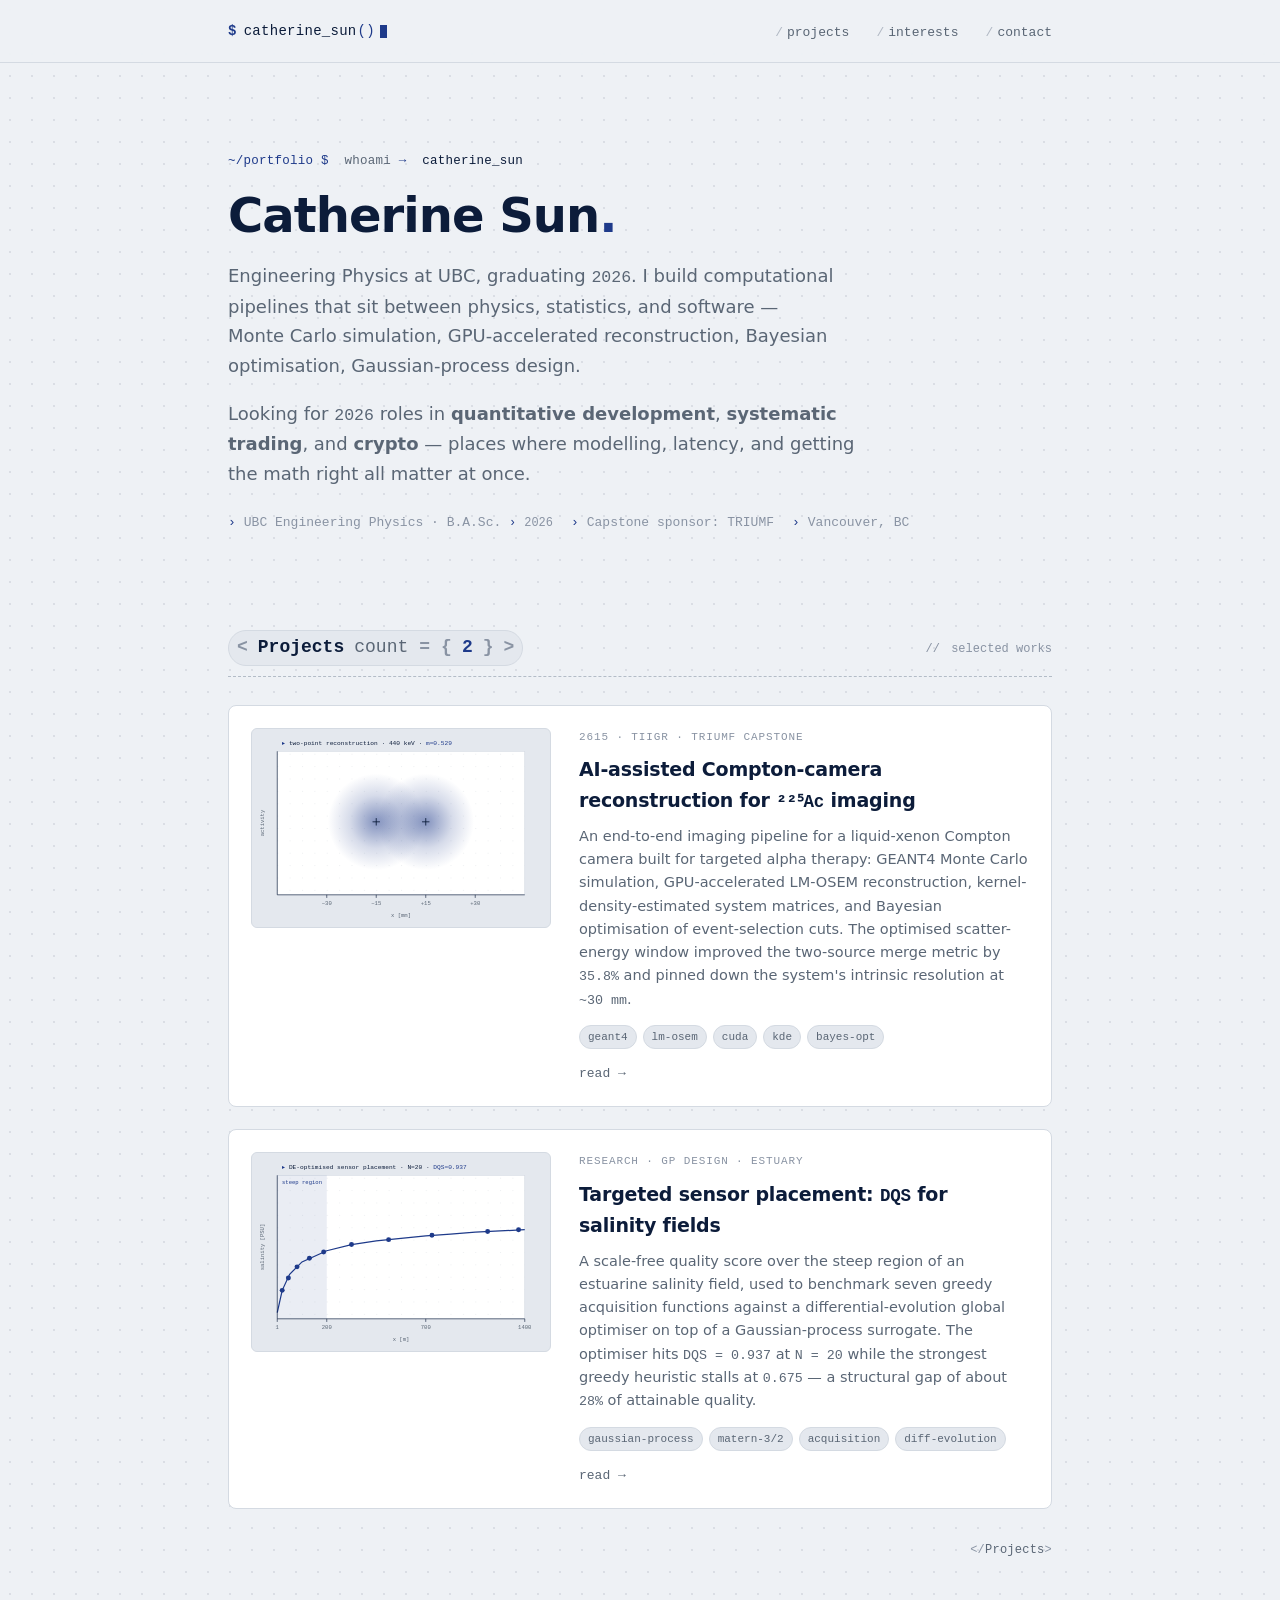
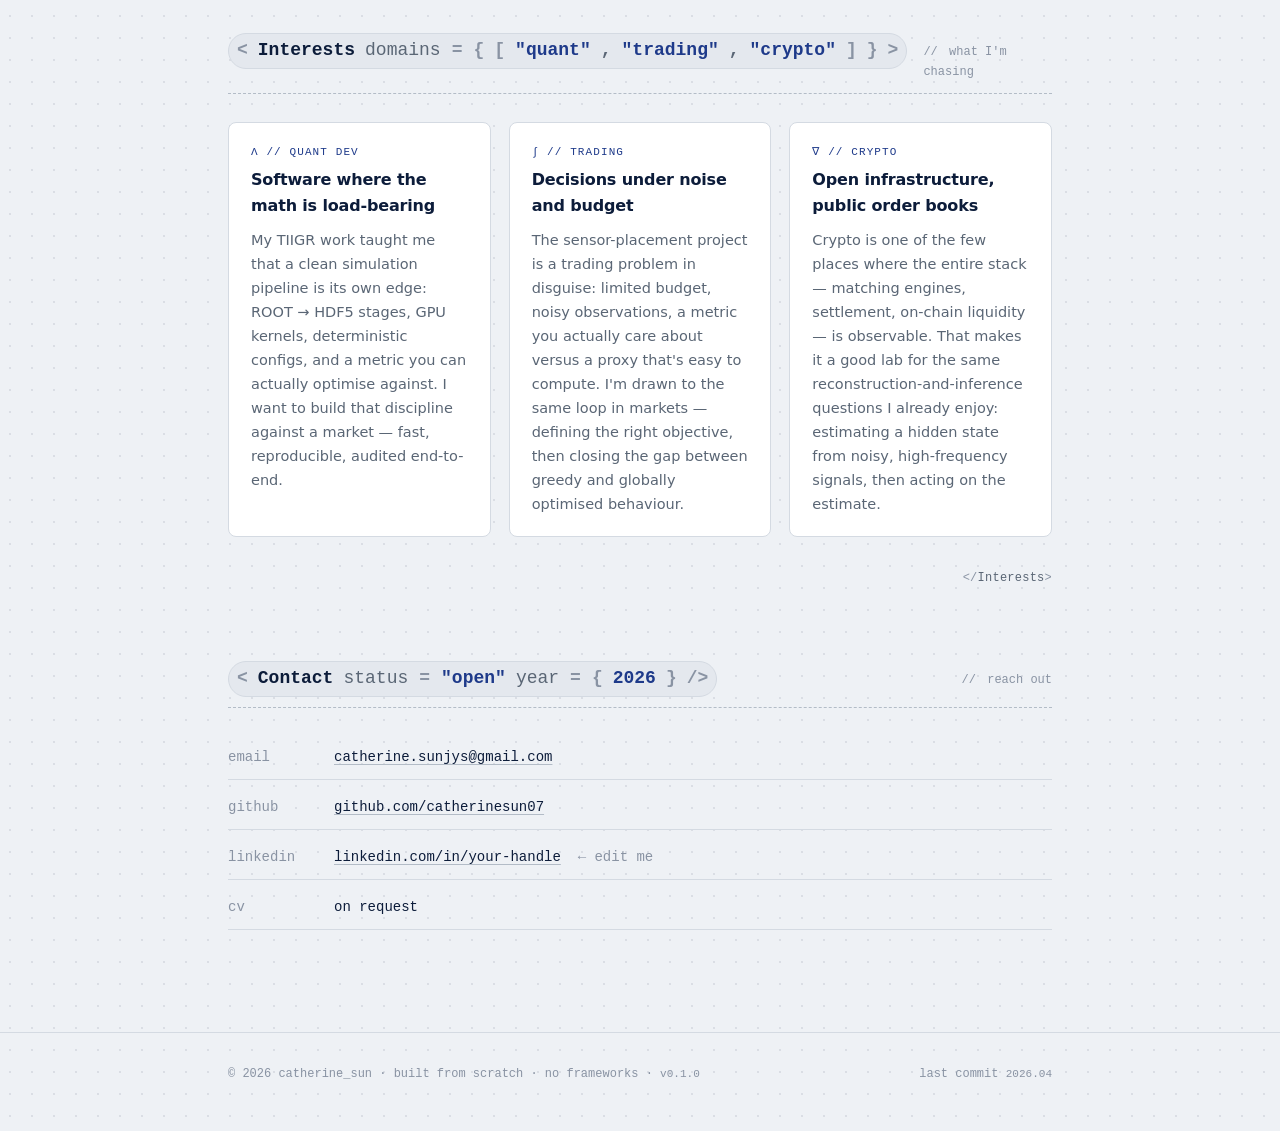
==== index.html @ 99a17496 "Initial portfolio site with TIIGR and sensor-placement projects Plain HTML/CSS/JS portfolio for cath" ====
<!DOCTYPE html>
<html lang="en">
<head>
  <meta charset="UTF-8" />
  <meta name="viewport" content="width=device-width, initial-scale=1.0" />
  <title>Catherine Sun — Engineering Physics, UBC</title>
  <meta name="description" content="Catherine Sun — Engineering Physics @ UBC. Projects in image reconstruction, Bayesian optimisation, and Gaussian-process experimental design. Interested in quant development, systematic trading, and crypto." />
  <meta name="color-scheme" content="light" />
  <link rel="stylesheet" href="assets/css/styles.css" />
  <link rel="icon" href="data:image/svg+xml,%3Csvg xmlns='http://www.w3.org/2000/svg' viewBox='0 0 32 32'%3E%3Crect width='32' height='32' rx='6' fill='%231e3a8a'/%3E%3Ctext x='50%25' y='58%25' text-anchor='middle' font-family='ui-monospace,SFMono-Regular,Menlo,monospace' font-size='15' fill='%23ffffff' font-weight='600'%3Ecs%3C/text%3E%3C/svg%3E" />
</head>
<body>

<header class="site">
  <div class="wrap">
    <a href="/" class="brand">catherine_sun<span class="paren">()</span><span class="cursor"></span></a>
    <nav class="site">
      <a href="#projects">projects</a>
      <a href="#interests">interests</a>
      <a href="#contact">contact</a>
    </nav>
  </div>
</header>

<main>
  <div class="wrap">

    <!-- ============================================== -->
    <!--                   HERO                         -->
    <!-- ============================================== -->
    <section class="hero">
      <div class="eyebrow"><span class="prompt">~/portfolio $</span> whoami <span class="prompt">→</span> <span class="out">catherine_sun</span></div>
      <h1>Catherine Sun<span style="color:var(--accent);">.</span></h1>
      <p class="lede">
        Engineering Physics at UBC, graduating <span class="mono">2026</span>.
        I build computational pipelines that sit between physics, statistics, and
        software — Monte&nbsp;Carlo simulation, GPU-accelerated reconstruction,
        Bayesian optimisation, Gaussian-process design.
      </p>
      <p class="lede">
        Looking for <span class="mono">2026</span> roles in <strong>quantitative
        development</strong>, <strong>systematic trading</strong>, and
        <strong>crypto</strong> — places where modelling, latency, and getting
        the math right all matter at once.
      </p>
      <div class="meta">
        <span>UBC Engineering Physics &middot; B.A.Sc. <span class="mono">2026</span></span>
        <span>Capstone sponsor: TRIUMF</span>
        <span>Vancouver, BC</span>
      </div>
    </section>

    <!-- ============================================== -->
    <!--                  PROJECTS                       -->
    <!-- ============================================== -->
    <section id="projects">
      <div class="section-head">
        <h2 class="tag">
          <span class="op">&lt;</span><span class="name">Projects</span>
          <span class="prop">count</span><span class="eq">=</span><span class="op">{</span><span class="num">2</span><span class="op">}</span><span class="op">&gt;</span>
        </h2>
        <span class="index"><span class="c">//</span> selected works</span>
      </div>

      <div class="project-stack">

        <!-- ─────────────  PROJECT 01  ───────────── -->
        <a class="project-row" href="projects/tiigr.html">
          <div class="preview">
            <svg viewBox="0 0 480 320" xmlns="http://www.w3.org/2000/svg" preserveAspectRatio="xMidYMid meet" role="img" aria-label="Reconstructed two-point sources at 30 mm separation; merge metric m=0.529.">
              <defs>
                <pattern id="grid-tiigr" width="20" height="20" patternUnits="userSpaceOnUse">
                  <circle cx="1" cy="1" r="0.7" fill="#0c1c3a" opacity="0.18"/>
                </pattern>
                <radialGradient id="psf-tiigr" cx="50%" cy="50%" r="50%">
                  <stop offset="0%"  stop-color="#1e3a8a" stop-opacity="0.55"/>
                  <stop offset="55%" stop-color="#1e3a8a" stop-opacity="0.18"/>
                  <stop offset="100%" stop-color="#1e3a8a" stop-opacity="0"/>
                </radialGradient>
              </defs>

              <!-- plot area -->
              <rect x="40" y="36" width="400" height="232" fill="#ffffff" stroke="#d4dae2" stroke-width="1"/>
              <rect x="40" y="36" width="400" height="232" fill="url(#grid-tiigr)"/>

              <!-- two overlapping PSF blobs -->
              <circle cx="200" cy="150" r="78" fill="url(#psf-tiigr)"/>
              <circle cx="280" cy="150" r="78" fill="url(#psf-tiigr)"/>

              <!-- true source crosses -->
              <g stroke="#0c1c3a" stroke-width="1.4">
                <line x1="194" y1="150" x2="206" y2="150"/>
                <line x1="200" y1="144" x2="200" y2="156"/>
                <line x1="274" y1="150" x2="286" y2="150"/>
                <line x1="280" y1="144" x2="280" y2="156"/>
              </g>

              <!-- axes -->
              <line x1="40" y1="268" x2="440" y2="268" stroke="#0c1c3a" stroke-width="1"/>
              <line x1="40" y1="36"  x2="40"  y2="268" stroke="#0c1c3a" stroke-width="1"/>

              <!-- ticks -->
              <g stroke="#0c1c3a" stroke-width="1">
                <line x1="120" y1="268" x2="120" y2="273"/>
                <line x1="200" y1="268" x2="200" y2="273"/>
                <line x1="280" y1="268" x2="280" y2="273"/>
                <line x1="360" y1="268" x2="360" y2="273"/>
              </g>

              <g font-family="ui-monospace, Menlo, monospace" font-size="9" fill="#5a6675">
                <text x="120" y="284" text-anchor="middle">−30</text>
                <text x="200" y="284" text-anchor="middle">−15</text>
                <text x="280" y="284" text-anchor="middle">+15</text>
                <text x="360" y="284" text-anchor="middle">+30</text>
                <text x="240" y="304" text-anchor="middle">x [mm]</text>
                <text x="18"  y="152" text-anchor="middle" transform="rotate(-90 18,152)">activity</text>
              </g>

              <!-- caption -->
              <g font-family="ui-monospace, Menlo, monospace" font-size="10">
                <text x="48" y="26" fill="#0c1c3a"><tspan fill="#1e3a8a">▸</tspan> two-point reconstruction · 440 keV · <tspan fill="#1e3a8a">m=0.529</tspan></text>
              </g>
            </svg>
          </div>

          <div class="body">
            <div class="pcode">2615 &middot; TIIGR &middot; TRIUMF capstone</div>
            <h3>AI-assisted Compton-camera reconstruction for <span class="mono">²²⁵Ac</span> imaging</h3>
            <p class="summary">
              An end-to-end imaging pipeline for a liquid-xenon Compton camera
              built for targeted alpha therapy: GEANT4 Monte Carlo simulation,
              GPU-accelerated LM-OSEM reconstruction, kernel-density-estimated
              system matrices, and Bayesian optimisation of event-selection cuts.
              The optimised scatter-energy window improved the two-source merge
              metric by <span class="mono">35.8%</span> and pinned down the
              system's intrinsic resolution at <span class="mono">~30 mm</span>.
            </p>
            <div class="tags">
              <span class="tag">geant4</span>
              <span class="tag">lm-osem</span>
              <span class="tag">cuda</span>
              <span class="tag">kde</span>
              <span class="tag">bayes-opt</span>
            </div>
            <span class="arrow">read →</span>
          </div>
        </a>

        <!-- ─────────────  PROJECT 02  ───────────── -->
        <a class="project-row" href="projects/sensor-placement.html">
          <div class="preview">
            <svg viewBox="0 0 480 320" xmlns="http://www.w3.org/2000/svg" preserveAspectRatio="xMidYMid meet" role="img" aria-label="Logarithmic salinity field with sensor placements clustered in the steep near-mouth region.">
              <defs>
                <pattern id="grid-dqs" width="20" height="20" patternUnits="userSpaceOnUse">
                  <circle cx="1" cy="1" r="0.7" fill="#0c1c3a" opacity="0.18"/>
                </pattern>
              </defs>

              <!-- plot area -->
              <rect x="40" y="36" width="400" height="232" fill="#ffffff" stroke="#d4dae2" stroke-width="1"/>
              <rect x="40" y="36" width="400" height="232" fill="url(#grid-dqs)"/>

              <!-- steep region shading -->
              <rect x="40" y="36" width="80" height="232" fill="#1e3a8a" opacity="0.09"/>
              <text x="80" y="50" text-anchor="middle" font-family="ui-monospace, Menlo, monospace" font-size="9" fill="#1e3a8a">steep region</text>

              <!-- log salinity curve f(x) = a ln(x) + c, sampled -->
              <path d="M40,258 L48,222 L60,196 L80,176 L120,158 L160,148 L200,142 L240,138 L280,134 L320,131 L360,128 L400,126 L440,124"
                    fill="none" stroke="#1e3a8a" stroke-width="2"/>

              <!-- sensor markers (clustered in steep, sparser flat) -->
              <g fill="#1e3a8a">
                <circle cx="48"  cy="222" r="4"/>
                <circle cx="58"  cy="202" r="4"/>
                <circle cx="72"  cy="184" r="4"/>
                <circle cx="92"  cy="170" r="4"/>
                <circle cx="115" cy="160" r="4"/>
                <circle cx="160" cy="148" r="4"/>
                <circle cx="220" cy="140" r="4"/>
                <circle cx="290" cy="133" r="4"/>
                <circle cx="380" cy="127" r="4"/>
                <circle cx="430" cy="124" r="4"/>
              </g>

              <!-- axes -->
              <line x1="40" y1="268" x2="440" y2="268" stroke="#0c1c3a" stroke-width="1"/>
              <line x1="40" y1="36"  x2="40"  y2="268" stroke="#0c1c3a" stroke-width="1"/>

              <!-- ticks -->
              <g stroke="#0c1c3a" stroke-width="1">
                <line x1="40"  y1="268" x2="40"  y2="273"/>
                <line x1="120" y1="268" x2="120" y2="273"/>
                <line x1="280" y1="268" x2="280" y2="273"/>
                <line x1="440" y1="268" x2="440" y2="273"/>
              </g>

              <g font-family="ui-monospace, Menlo, monospace" font-size="9" fill="#5a6675">
                <text x="40"  y="284" text-anchor="middle">1</text>
                <text x="120" y="284" text-anchor="middle">200</text>
                <text x="280" y="284" text-anchor="middle">700</text>
                <text x="440" y="284" text-anchor="middle">1400</text>
                <text x="240" y="304" text-anchor="middle">x [m]</text>
                <text x="18"  y="152" text-anchor="middle" transform="rotate(-90 18,152)">salinity [PSU]</text>
              </g>

              <!-- caption -->
              <g font-family="ui-monospace, Menlo, monospace" font-size="10">
                <text x="48" y="26" fill="#0c1c3a"><tspan fill="#1e3a8a">▸</tspan> DE-optimised sensor placement · N=20 · <tspan fill="#1e3a8a">DQS=0.937</tspan></text>
              </g>
            </svg>
          </div>

          <div class="body">
            <div class="pcode">research &middot; gp design &middot; estuary</div>
            <h3>Targeted sensor placement: <span class="mono">DQS</span> for salinity fields</h3>
            <p class="summary">
              A scale-free quality score over the steep region of an estuarine
              salinity field, used to benchmark seven greedy acquisition
              functions against a differential-evolution global optimiser on
              top of a Gaussian-process surrogate. The optimiser hits
              <span class="mono">DQS = 0.937</span> at <span class="mono">N = 20</span>
              while the strongest greedy heuristic stalls at
              <span class="mono">0.675</span> — a structural gap of about
              <span class="mono">28%</span> of attainable quality.
            </p>
            <div class="tags">
              <span class="tag">gaussian-process</span>
              <span class="tag">matern-3/2</span>
              <span class="tag">acquisition</span>
              <span class="tag">diff-evolution</span>
            </div>
            <span class="arrow">read →</span>
          </div>
        </a>

      </div>
      <div class="section-close"><span class="op">&lt;/</span><span class="name">Projects</span><span class="op">&gt;</span></div>
    </section>

    <!-- ============================================== -->
    <!--                  INTERESTS                      -->
    <!-- ============================================== -->
    <section id="interests">
      <div class="section-head">
        <h2 class="tag">
          <span class="op">&lt;</span><span class="name">Interests</span>
          <span class="prop">domains</span><span class="eq">=</span><span class="op">{</span><span class="op">[</span><span class="val">"quant"</span>, <span class="val">"trading"</span>, <span class="val">"crypto"</span><span class="op">]</span><span class="op">}</span><span class="op">&gt;</span>
        </h2>
        <span class="index"><span class="c">//</span> what I'm chasing</span>
      </div>

      <div class="interest-grid">

        <div class="interest">
          <div class="label">λ // quant dev</div>
          <h3>Software where the math is load-bearing</h3>
          <p>
            My TIIGR work taught me that a clean simulation pipeline is its own
            edge: ROOT → HDF5 stages, GPU kernels, deterministic configs, and a
            metric you can actually optimise against. I want to build that
            discipline against a market — fast, reproducible, audited end-to-end.
          </p>
        </div>

        <div class="interest">
          <div class="label">∫ // trading</div>
          <h3>Decisions under noise and budget</h3>
          <p>
            The sensor-placement project is a trading problem in disguise:
            limited budget, noisy observations, a metric you actually care about
            versus a proxy that's easy to compute. I'm drawn to the same loop in
            markets — defining the right objective, then closing the gap between
            greedy and globally optimised behaviour.
          </p>
        </div>

        <div class="interest">
          <div class="label">∇ // crypto</div>
          <h3>Open infrastructure, public order books</h3>
          <p>
            Crypto is one of the few places where the entire stack — matching
            engines, settlement, on-chain liquidity — is observable. That makes
            it a good lab for the same reconstruction-and-inference questions I
            already enjoy: estimating a hidden state from noisy, high-frequency
            signals, then acting on the estimate.
          </p>
        </div>

      </div>
      <div class="section-close"><span class="op">&lt;/</span><span class="name">Interests</span><span class="op">&gt;</span></div>
    </section>

    <!-- ============================================== -->
    <!--                  CONTACT                        -->
    <!-- ============================================== -->
    <section id="contact">
      <div class="section-head">
        <h2 class="tag">
          <span class="op">&lt;</span><span class="name">Contact</span>
          <span class="prop">status</span><span class="eq">=</span><span class="val">"open"</span>
          <span class="prop">year</span><span class="eq">=</span><span class="op">{</span><span class="num">2026</span><span class="op">}</span>
          <span class="op">/&gt;</span>
        </h2>
        <span class="index"><span class="c">//</span> reach out</span>
      </div>

      <ul class="contact-list">
        <li>
          <span class="k">email</span>
          <span class="v"><a href="mailto:catherine.sunjys@gmail.com">catherine.sunjys@gmail.com</a></span>
        </li>
        <li>
          <span class="k">github</span>
          <span class="v"><a href="https://github.com/catherinesun07" target="_blank" rel="noopener">github.com/catherinesun07</a></span>
        </li>
        <li>
          <span class="k">linkedin</span>
          <span class="v"><a href="https://www.linkedin.com/in/your-handle/" target="_blank" rel="noopener">linkedin.com/in/your-handle</a> <span class="faint">&nbsp;← edit me</span></span>
        </li>
        <li>
          <span class="k">cv</span>
          <span class="v faint">on request</span>
        </li>
      </ul>
    </section>

  </div>
</main>

<footer class="site">
  <div class="wrap">
    <span>© <span id="year"></span> catherine_sun · built from scratch · no frameworks · <span class="mono">v0.1.0</span></span>
    <span>last commit <span class="mono">2026.04</span></span>
  </div>
</footer>

<script src="assets/js/main.js" defer></script>
</body>
</html>
---- assets/css/styles.css ----
/* ---------- Tokens ---------- */
:root {
  --bg: #eef1f5;            /* light cool gray page background */
  --bg-soft: #e4e8ee;       /* code blocks, inline tags */
  --bg-card: #ffffff;       /* white cards lift off the gray bg */
  --border: #d4dae2;
  --border-strong: #b3bcc7;
  --fg: #2b3648;            /* dark slate body text */
  --fg-muted: #5a6675;
  --fg-faint: #8993a3;
  --heading: #0c1c3a;       /* deep navy for all headings */
  --accent: #1e3a8a;        /* navy accent */
  --accent-soft: #1e3a8a14;
  --link: #1e3a8a;
  --warn: #b45309;

  --font-sans: ui-sans-serif, system-ui, -apple-system, "Segoe UI", Roboto,
               "Helvetica Neue", Arial, sans-serif;
  --font-mono: ui-monospace, "JetBrains Mono", "SF Mono", "Menlo",
               "Cascadia Code", "Consolas", monospace;

  --max-w: 920px;
  --pad-x: clamp(20px, 5vw, 48px);
}

* { box-sizing: border-box; }
html, body { background: var(--bg); }
html { scroll-behavior: smooth; }

body {
  margin: 0;
  color: var(--fg);
  font-family: var(--font-sans);
  font-size: 16px;
  line-height: 1.65;
  -webkit-font-smoothing: antialiased;
  text-rendering: optimizeLegibility;
  background-color: var(--bg);
  /* dot-grid: like graph paper / a notebook */
  background-image: radial-gradient(rgba(12, 28, 58, 0.09) 1px, transparent 1px);
  background-size: 22px 22px;
  background-position: -1px -1px;
}

/* ---------- Layout ---------- */
.wrap {
  max-width: var(--max-w);
  margin: 0 auto;
  padding: 0 var(--pad-x);
}

header.site {
  border-bottom: 1px solid var(--border);
  background: rgba(238, 241, 245, 0.85);
  position: sticky; top: 0; z-index: 10;
  backdrop-filter: blur(8px);
  -webkit-backdrop-filter: blur(8px);
}
header.site .wrap {
  display: flex;
  align-items: center;
  justify-content: space-between;
  padding-top: 18px;
  padding-bottom: 18px;
}
.brand {
  font-family: var(--font-mono);
  font-size: 14px;
  letter-spacing: 0.02em;
  color: var(--heading);
  text-decoration: none;
  display: inline-flex;
  align-items: center;
}
.brand::before {
  content: "$";
  color: var(--accent);
  margin-right: 7px;
  font-weight: 700;
}
.brand .paren { color: var(--accent); margin-left: 1px; }
.brand .cursor {
  display: inline-block;
  width: 7px;
  height: 13px;
  background: var(--accent);
  margin-left: 5px;
  animation: cursor-blink 1.05s steps(1) infinite;
}
@keyframes cursor-blink {
  0%, 50% { opacity: 1; }
  51%, 100% { opacity: 0; }
}
nav.site a {
  font-family: var(--font-mono);
  font-size: 13px;
  color: var(--fg-muted);
  text-decoration: none;
  margin-left: 22px;
  position: relative;
  padding: 4px 0;
}
nav.site a::before {
  content: "/";
  color: var(--fg-faint);
  margin-right: 4px;
  opacity: 0.6;
}
nav.site a:hover { color: var(--accent); }
nav.site a:hover::before { color: var(--accent); opacity: 1; }

main { padding: 64px 0 96px; }

footer.site {
  border-top: 1px solid var(--border);
  padding: 32px 0 48px;
  color: var(--fg-faint);
  font-family: var(--font-mono);
  font-size: 12px;
}
footer.site .wrap {
  display: flex;
  justify-content: space-between;
  flex-wrap: wrap;
  gap: 12px;
}

/* ---------- Typography ---------- */
h1 {
  color: var(--heading);
  font-weight: 700;
  letter-spacing: -0.02em;
  margin: 0 0 12px;
  font-size: clamp(34px, 5.4vw, 48px);
  line-height: 1.15;
}
h2 {
  color: var(--heading);
  font-family: var(--font-mono);
  font-weight: 600;
  font-size: 19px;
  letter-spacing: -0.005em;
  margin: 64px 0 12px;
  display: flex;
  align-items: center;
  gap: 10px;
}
h2::before {
  content: "▸";
  color: var(--accent);
  font-weight: 600;
}
h3 {
  color: var(--heading);
  font-family: var(--font-mono);
  font-weight: 600;
  font-size: 15px;
  margin: 32px 0 10px;
  letter-spacing: 0;
}
h3::before {
  content: "λ ";
  color: var(--accent);
  margin-right: 4px;
}
h4 {
  color: var(--heading);
  font-weight: 600;
  letter-spacing: -0.01em;
  margin: 0 0 12px;
}

p { color: var(--fg); margin: 0 0 14px; }
.muted { color: var(--fg-muted); }
.faint { color: var(--fg-faint); }

a { color: var(--link); text-decoration: underline; text-underline-offset: 3px; text-decoration-color: var(--border-strong); transition: color .15s, text-decoration-color .15s; }
a:hover { color: var(--accent); text-decoration-color: var(--accent); }

code, .mono, kbd, samp {
  font-family: var(--font-mono);
  font-size: 0.92em;
}
code {
  background: var(--bg-soft);
  border: 1px solid var(--border);
  padding: 1px 6px;
  border-radius: 4px;
  color: var(--fg);
}
pre {
  background: var(--bg-soft);
  border: 1px solid var(--border);
  border-radius: 6px;
  padding: 14px 16px;
  overflow-x: auto;
  font-size: 13px;
}
pre code { background: none; border: none; padding: 0; }

hr {
  border: none;
  border-top: 1px solid var(--border);
  margin: 48px 0;
}

ul { padding-left: 20px; }
ul li { margin-bottom: 6px; }

/* ---------- Hero ---------- */
.hero {
  padding-top: 24px;
  padding-bottom: 24px;
}
.hero .eyebrow {
  font-family: var(--font-mono);
  font-size: 12.5px;
  color: var(--fg-muted);
  letter-spacing: 0.02em;
  margin-bottom: 16px;
}
.hero .eyebrow .prompt {
  color: var(--accent);
  margin-right: 8px;
}
.hero .eyebrow .out {
  color: var(--heading);
}
.hero h1 .accent { color: var(--accent); }
.hero p.lede {
  font-size: 18px;
  color: var(--fg-muted);
  max-width: 640px;
  margin-top: 18px;
}
.hero .meta {
  font-family: var(--font-mono);
  font-size: 13px;
  color: var(--fg-faint);
  margin-top: 24px;
  display: flex;
  gap: 18px;
  flex-wrap: wrap;
}
.hero .meta span::before {
  content: "›";
  margin-right: 8px;
  color: var(--accent);
}

/* ---------- Section header (JSX-tag style) ---------- */
.section-head {
  display: flex;
  align-items: baseline;
  justify-content: space-between;
  gap: 16px;
  border-bottom: 1px dashed var(--border-strong);
  padding-bottom: 10px;
  margin-bottom: 28px;
  margin-top: 72px;
}
.section-head h2 {
  margin: 0;
  font-size: 18px;
  letter-spacing: 0;
}
/* Section h2 uses the JSX tag look — suppress the global ▸ */
.section-head h2.tag::before { content: none; }

.tag .op   { color: var(--fg-faint); }
.tag .name { color: var(--heading); font-weight: 700; }
.tag .prop { color: var(--fg-muted); font-weight: 400; }
.tag .eq   { color: var(--fg-faint); margin: 0 1px; }
.tag .val  { color: var(--accent); font-weight: 600; }
.tag .num  { color: var(--accent); font-variant-numeric: tabular-nums; }
.tag .kw   { color: var(--accent); font-weight: 600; }

.section-head .index {
  font-family: var(--font-mono);
  font-size: 12px;
  color: var(--fg-faint);
}
.section-head .index .c { color: var(--fg-faint); margin-right: 4px; }
.section-head .index .v { color: var(--accent); font-weight: 600; }

/* Closing tag rendered at the end of each section */
.section-close {
  font-family: var(--font-mono);
  font-size: 12px;
  color: var(--fg-faint);
  margin-top: 32px;
  text-align: right;
  letter-spacing: 0.02em;
}
.section-close .op { color: var(--fg-faint); }
.section-close .name { color: var(--fg-muted); }

/* ---------- Project stack (vertical, image + body) ---------- */
.project-stack {
  display: flex;
  flex-direction: column;
  gap: 22px;
}
.project-row {
  display: grid;
  grid-template-columns: 300px 1fr;
  gap: 28px;
  align-items: stretch;
  background: var(--bg-card);
  border: 1px solid var(--border);
  border-radius: 8px;
  padding: 22px;
  text-decoration: none;
  color: inherit;
  transition: border-color .15s, transform .15s, box-shadow .15s;
}
.project-row:hover {
  border-color: var(--accent);
  box-shadow: 0 6px 20px rgba(12, 28, 58, 0.08);
  transform: translateY(-1px);
}
.project-row:hover .arrow { color: var(--accent); transform: translateX(2px); }
.project-row .preview {
  background: var(--bg-soft);
  border: 1px solid var(--border);
  border-radius: 6px;
  overflow: hidden;
  aspect-ratio: 3 / 2;
  display: flex;
  align-items: center;
  justify-content: center;
  align-self: start;
}
.project-row .preview svg,
.project-row .preview img {
  width: 100%;
  height: 100%;
  display: block;
}
.project-row .body { min-width: 0; display: flex; flex-direction: column; }
.project-row .pcode {
  font-family: var(--font-mono);
  font-size: 11px;
  color: var(--fg-faint);
  letter-spacing: 0.08em;
  text-transform: uppercase;
}
.project-row h3 {
  margin: 8px 0 8px;
  font-size: 19px;
  color: var(--heading);
  text-decoration: none;
  font-family: var(--font-sans);
  font-weight: 600;
  letter-spacing: -0.01em;
}
.project-row h3::before { content: none; }
.project-row .summary {
  color: var(--fg-muted);
  font-size: 14.5px;
  margin: 0 0 14px;
  line-height: 1.6;
}
.project-row .tags {
  display: flex;
  flex-wrap: wrap;
  gap: 6px;
  margin-bottom: 14px;
}
@media (max-width: 700px) {
  .project-row {
    grid-template-columns: 1fr;
    gap: 18px;
  }
  .project-row .preview { aspect-ratio: 16 / 9; }
}
.tag {
  font-family: var(--font-mono);
  font-size: 11px;
  color: var(--fg-muted);
  background: var(--bg-soft);
  border: 1px solid var(--border);
  padding: 2px 8px;
  border-radius: 999px;
}
.project-row .arrow {
  font-family: var(--font-mono);
  font-size: 13px;
  color: var(--fg-muted);
  display: inline-block;
  margin-top: auto;
  transition: color .15s, transform .15s;
}

/* ---------- Interests ---------- */
.interest-grid {
  display: grid;
  grid-template-columns: repeat(3, 1fr);
  gap: 18px;
}
@media (max-width: 720px) {
  .interest-grid { grid-template-columns: 1fr; }
}
.interest {
  background: var(--bg-card);
  border: 1px solid var(--border);
  border-radius: 8px;
  padding: 20px 22px;
}
.interest .label {
  font-family: var(--font-mono);
  font-size: 11px;
  color: var(--accent);
  letter-spacing: 0.1em;
  text-transform: uppercase;
  margin-bottom: 6px;
}
.interest h3 { margin: 0 0 10px; font-size: 16px; font-family: var(--font-sans); letter-spacing: -0.01em; }
.interest h3::before { content: none; }
.interest p { color: var(--fg-muted); font-size: 14.5px; margin: 0; }

/* ---------- Contact ---------- */
.contact-list {
  list-style: none;
  padding: 0;
  margin: 0;
  font-family: var(--font-mono);
  font-size: 14px;
}
.contact-list li {
  padding: 10px 0;
  border-bottom: 1px solid var(--border);
  display: flex;
  gap: 16px;
  align-items: baseline;
}
.contact-list .k { color: var(--fg-faint); width: 90px; flex-shrink: 0; }
.contact-list .v { color: var(--heading); }
.contact-list a { color: var(--heading); }
.contact-list a:hover { color: var(--accent); text-decoration-color: var(--accent); }

/* ---------- Project detail page ---------- */
.detail-header { padding-top: 8px; }
.detail-header .back {
  font-family: var(--font-mono);
  font-size: 12px;
  color: var(--fg-muted);
  text-decoration: none;
  display: inline-block;
  margin-bottom: 24px;
}
.detail-header .back:hover { color: var(--accent); }
.detail-header .pcode {
  font-family: var(--font-mono);
  font-size: 12px;
  color: var(--accent);
  letter-spacing: 0.08em;
  text-transform: uppercase;
  margin-bottom: 12px;
}
.detail-header h1 {
  font-size: clamp(28px, 4.4vw, 40px);
  margin-bottom: 14px;
  font-family: var(--font-sans);
}
.detail-header .subtitle {
  font-size: 17px;
  color: var(--fg-muted);
  max-width: 680px;
}
.detail-meta {
  font-family: var(--font-mono);
  font-size: 12px;
  color: var(--fg-faint);
  display: flex;
  gap: 18px;
  flex-wrap: wrap;
  margin-top: 18px;
  padding-top: 18px;
  border-top: 1px solid var(--border);
}
.detail-meta span::before { content: "›"; margin-right: 8px; color: var(--accent); }

.factbox {
  background: var(--bg-card);
  border: 1px solid var(--border);
  border-left: 2px solid var(--accent);
  border-radius: 6px;
  padding: 16px 20px;
  margin: 28px 0;
  font-size: 14.5px;
}
.factbox .t {
  font-family: var(--font-mono);
  font-size: 11px;
  color: var(--accent);
  letter-spacing: 0.1em;
  text-transform: uppercase;
  margin-bottom: 6px;
}

.kv-grid {
  display: grid;
  grid-template-columns: 160px 1fr;
  gap: 8px 20px;
  font-size: 14.5px;
  margin: 12px 0 24px;
}
.kv-grid dt {
  font-family: var(--font-mono);
  font-size: 12px;
  color: var(--fg-faint);
  letter-spacing: 0.04em;
}
.kv-grid dd { margin: 0; color: var(--fg); }
@media (max-width: 540px) {
  .kv-grid { grid-template-columns: 1fr; }
  .kv-grid dt { padding-top: 8px; }
}

.btn {
  display: inline-flex;
  align-items: center;
  gap: 8px;
  font-family: var(--font-mono);
  font-size: 13px;
  color: #ffffff;
  background: var(--accent);
  border: 1px solid var(--accent);
  padding: 9px 14px;
  border-radius: 6px;
  text-decoration: none;
  transition: background .15s, border-color .15s, transform .15s;
}
.btn:hover { background: #16306f; border-color: #16306f; color: #ffffff; text-decoration: none; transform: translateY(-1px); }
.btn .arr { color: #ffffff; }

/* ---------- KaTeX tweaks ---------- */
.katex-display {
  margin: 18px 0;
  overflow-x: auto;
  overflow-y: hidden;
  padding: 4px 2px;
}
.katex { font-size: 1.02em; }

/* ---------- Inline utilities ---------- */
.kbd-arrow { font-family: var(--font-mono); color: var(--accent); }

/* ---------- Misc ---------- */
::selection { background: var(--accent-soft); color: var(--fg); }

@media (prefers-reduced-motion: reduce) {
  * { transition: none !important; animation: none !important; }
}
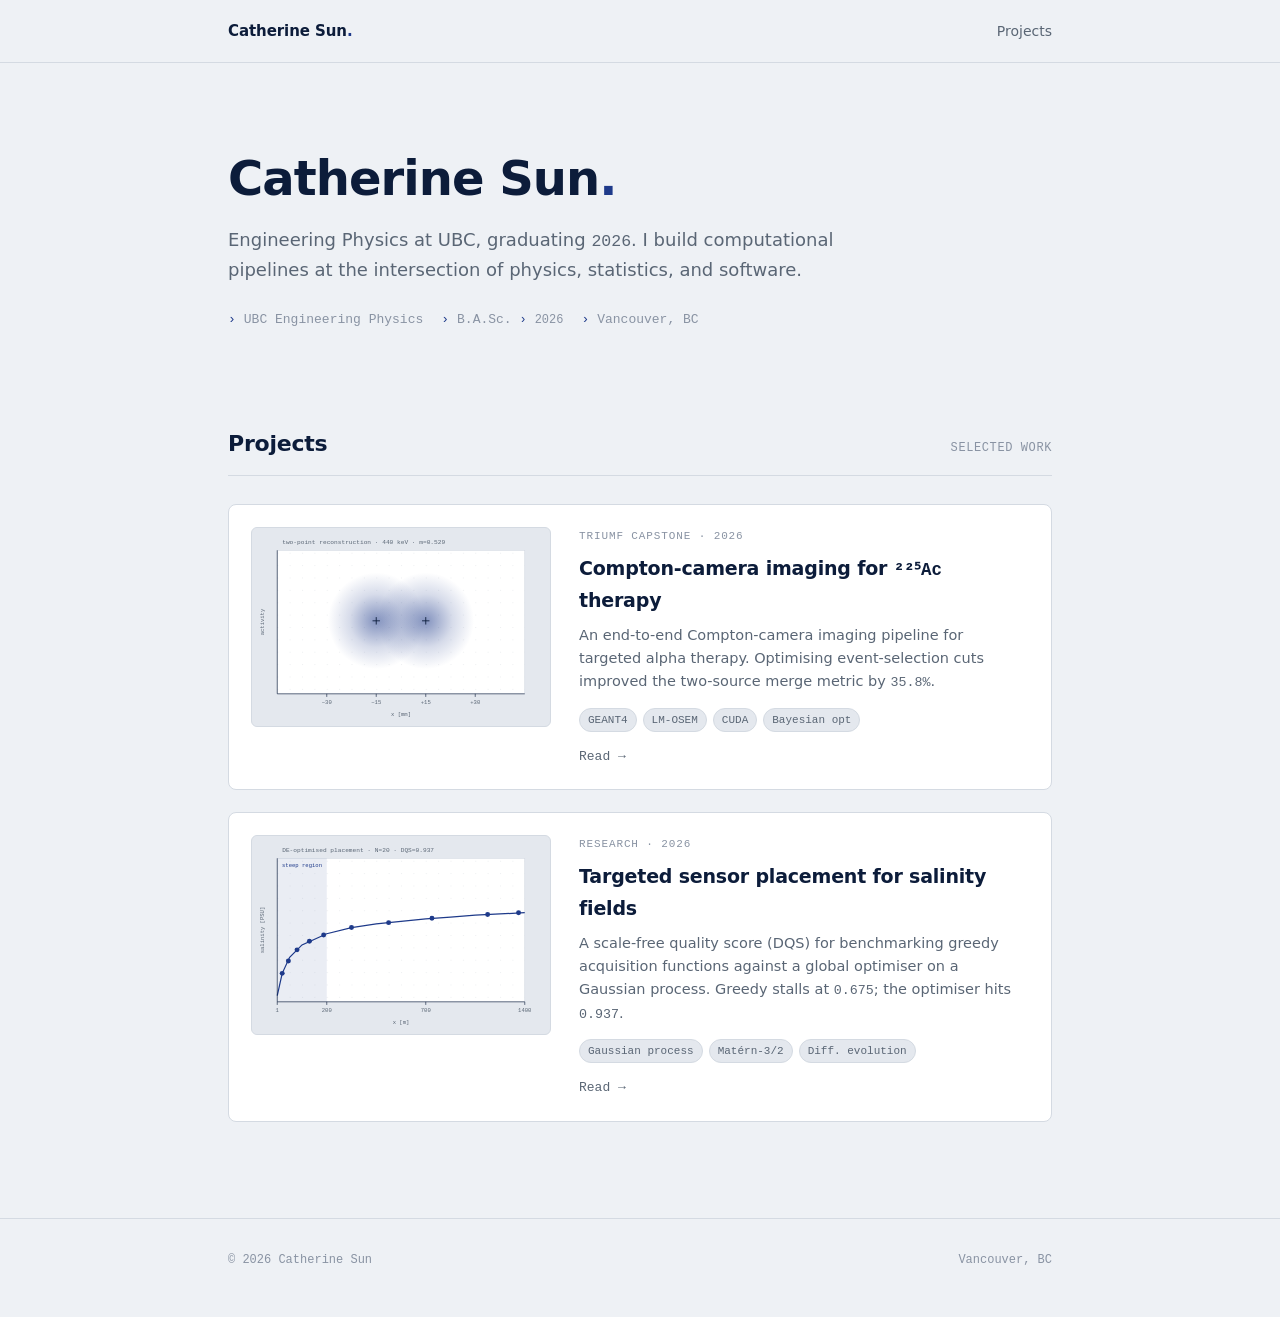
==== commit c8ad18fc: "Simplify homepage; clean, minimal theme Remove interests and contact sections so the page ends after" ====
--- a/index.html
+++ b/index.html
@@ -4,7 +4,7 @@
   <meta charset="UTF-8" />
   <meta name="viewport" content="width=device-width, initial-scale=1.0" />
   <title>Catherine Sun — Engineering Physics, UBC</title>
-  <meta name="description" content="Catherine Sun — Engineering Physics @ UBC. Projects in image reconstruction, Bayesian optimisation, and Gaussian-process experimental design. Interested in quant development, systematic trading, and crypto." />
+  <meta name="description" content="Catherine Sun — Engineering Physics @ UBC. Projects in image reconstruction, Bayesian optimisation, and Gaussian-process experimental design." />
   <meta name="color-scheme" content="light" />
   <link rel="stylesheet" href="assets/css/styles.css" />
   <link rel="icon" href="data:image/svg+xml,%3Csvg xmlns='http://www.w3.org/2000/svg' viewBox='0 0 32 32'%3E%3Crect width='32' height='32' rx='6' fill='%231e3a8a'/%3E%3Ctext x='50%25' y='58%25' text-anchor='middle' font-family='ui-monospace,SFMono-Regular,Menlo,monospace' font-size='15' fill='%23ffffff' font-weight='600'%3Ecs%3C/text%3E%3C/svg%3E" />
@@ -13,11 +13,9 @@
 
 <header class="site">
   <div class="wrap">
-    <a href="/" class="brand">catherine_sun<span class="paren">()</span><span class="cursor"></span></a>
+    <a href="/" class="brand">Catherine Sun<span class="dot">.</span></a>
     <nav class="site">
-      <a href="#projects">projects</a>
-      <a href="#interests">interests</a>
-      <a href="#contact">contact</a>
+      <a href="#projects">Projects</a>
     </nav>
   </div>
 </header>
@@ -29,23 +27,15 @@
     <!--                   HERO                         -->
     <!-- ============================================== -->
     <section class="hero">
-      <div class="eyebrow"><span class="prompt">~/portfolio $</span> whoami <span class="prompt">→</span> <span class="out">catherine_sun</span></div>
       <h1>Catherine Sun<span style="color:var(--accent);">.</span></h1>
       <p class="lede">
         Engineering Physics at UBC, graduating <span class="mono">2026</span>.
-        I build computational pipelines that sit between physics, statistics, and
-        software — Monte&nbsp;Carlo simulation, GPU-accelerated reconstruction,
-        Bayesian optimisation, Gaussian-process design.
-      </p>
-      <p class="lede">
-        Looking for <span class="mono">2026</span> roles in <strong>quantitative
-        development</strong>, <strong>systematic trading</strong>, and
-        <strong>crypto</strong> — places where modelling, latency, and getting
-        the math right all matter at once.
+        I build computational pipelines at the intersection of physics,
+        statistics, and software.
       </p>
       <div class="meta">
-        <span>UBC Engineering Physics &middot; B.A.Sc. <span class="mono">2026</span></span>
-        <span>Capstone sponsor: TRIUMF</span>
+        <span>UBC Engineering Physics</span>
+        <span>B.A.Sc. <span class="mono">2026</span></span>
         <span>Vancouver, BC</span>
       </div>
     </section>
@@ -55,16 +45,12 @@
     <!-- ============================================== -->
     <section id="projects">
       <div class="section-head">
-        <h2 class="tag">
-          <span class="op">&lt;</span><span class="name">Projects</span>
-          <span class="prop">count</span><span class="eq">=</span><span class="op">{</span><span class="num">2</span><span class="op">}</span><span class="op">&gt;</span>
-        </h2>
-        <span class="index"><span class="c">//</span> selected works</span>
+        <h2>Projects</h2>
+        <span class="label">Selected work</span>
       </div>
 
       <div class="project-stack">
 
-        <!-- ─────────────  PROJECT 01  ───────────── -->
         <a class="project-row" href="projects/tiigr.html">
           <div class="preview">
             <svg viewBox="0 0 480 320" xmlns="http://www.w3.org/2000/svg" preserveAspectRatio="xMidYMid meet" role="img" aria-label="Reconstructed two-point sources at 30 mm separation; merge metric m=0.529.">
@@ -78,35 +64,24 @@
                   <stop offset="100%" stop-color="#1e3a8a" stop-opacity="0"/>
                 </radialGradient>
               </defs>
-
-              <!-- plot area -->
               <rect x="40" y="36" width="400" height="232" fill="#ffffff" stroke="#d4dae2" stroke-width="1"/>
               <rect x="40" y="36" width="400" height="232" fill="url(#grid-tiigr)"/>
-
-              <!-- two overlapping PSF blobs -->
               <circle cx="200" cy="150" r="78" fill="url(#psf-tiigr)"/>
               <circle cx="280" cy="150" r="78" fill="url(#psf-tiigr)"/>
-
-              <!-- true source crosses -->
               <g stroke="#0c1c3a" stroke-width="1.4">
                 <line x1="194" y1="150" x2="206" y2="150"/>
                 <line x1="200" y1="144" x2="200" y2="156"/>
                 <line x1="274" y1="150" x2="286" y2="150"/>
                 <line x1="280" y1="144" x2="280" y2="156"/>
               </g>
-
-              <!-- axes -->
               <line x1="40" y1="268" x2="440" y2="268" stroke="#0c1c3a" stroke-width="1"/>
               <line x1="40" y1="36"  x2="40"  y2="268" stroke="#0c1c3a" stroke-width="1"/>
-
-              <!-- ticks -->
               <g stroke="#0c1c3a" stroke-width="1">
                 <line x1="120" y1="268" x2="120" y2="273"/>
                 <line x1="200" y1="268" x2="200" y2="273"/>
                 <line x1="280" y1="268" x2="280" y2="273"/>
                 <line x1="360" y1="268" x2="360" y2="273"/>
               </g>
-
               <g font-family="ui-monospace, Menlo, monospace" font-size="9" fill="#5a6675">
                 <text x="120" y="284" text-anchor="middle">−30</text>
                 <text x="200" y="284" text-anchor="middle">−15</text>
@@ -115,38 +90,30 @@
                 <text x="240" y="304" text-anchor="middle">x [mm]</text>
                 <text x="18"  y="152" text-anchor="middle" transform="rotate(-90 18,152)">activity</text>
               </g>
-
-              <!-- caption -->
               <g font-family="ui-monospace, Menlo, monospace" font-size="10">
-                <text x="48" y="26" fill="#0c1c3a"><tspan fill="#1e3a8a">▸</tspan> two-point reconstruction · 440 keV · <tspan fill="#1e3a8a">m=0.529</tspan></text>
+                <text x="48" y="26" fill="#5a6675">two-point reconstruction · 440 keV · m=0.529</text>
               </g>
             </svg>
           </div>
 
           <div class="body">
-            <div class="pcode">2615 &middot; TIIGR &middot; TRIUMF capstone</div>
-            <h3>AI-assisted Compton-camera reconstruction for <span class="mono">²²⁵Ac</span> imaging</h3>
+            <div class="pcode">TRIUMF capstone &middot; 2026</div>
+            <h3>Compton-camera imaging for <span class="mono">²²⁵Ac</span> therapy</h3>
             <p class="summary">
-              An end-to-end imaging pipeline for a liquid-xenon Compton camera
-              built for targeted alpha therapy: GEANT4 Monte Carlo simulation,
-              GPU-accelerated LM-OSEM reconstruction, kernel-density-estimated
-              system matrices, and Bayesian optimisation of event-selection cuts.
-              The optimised scatter-energy window improved the two-source merge
-              metric by <span class="mono">35.8%</span> and pinned down the
-              system's intrinsic resolution at <span class="mono">~30 mm</span>.
+              An end-to-end Compton-camera imaging pipeline for targeted alpha
+              therapy. Optimising event-selection cuts improved the two-source
+              merge metric by <span class="mono">35.8%</span>.
             </p>
             <div class="tags">
-              <span class="tag">geant4</span>
-              <span class="tag">lm-osem</span>
-              <span class="tag">cuda</span>
-              <span class="tag">kde</span>
-              <span class="tag">bayes-opt</span>
+              <span class="tag">GEANT4</span>
+              <span class="tag">LM-OSEM</span>
+              <span class="tag">CUDA</span>
+              <span class="tag">Bayesian opt</span>
             </div>
-            <span class="arrow">read →</span>
+            <span class="arrow">Read →</span>
           </div>
         </a>
 
-        <!-- ─────────────  PROJECT 02  ───────────── -->
         <a class="project-row" href="projects/sensor-placement.html">
           <div class="preview">
             <svg viewBox="0 0 480 320" xmlns="http://www.w3.org/2000/svg" preserveAspectRatio="xMidYMid meet" role="img" aria-label="Logarithmic salinity field with sensor placements clustered in the steep near-mouth region.">
@@ -155,20 +122,12 @@
                   <circle cx="1" cy="1" r="0.7" fill="#0c1c3a" opacity="0.18"/>
                 </pattern>
               </defs>
-
-              <!-- plot area -->
               <rect x="40" y="36" width="400" height="232" fill="#ffffff" stroke="#d4dae2" stroke-width="1"/>
               <rect x="40" y="36" width="400" height="232" fill="url(#grid-dqs)"/>
-
-              <!-- steep region shading -->
               <rect x="40" y="36" width="80" height="232" fill="#1e3a8a" opacity="0.09"/>
               <text x="80" y="50" text-anchor="middle" font-family="ui-monospace, Menlo, monospace" font-size="9" fill="#1e3a8a">steep region</text>
-
-              <!-- log salinity curve f(x) = a ln(x) + c, sampled -->
               <path d="M40,258 L48,222 L60,196 L80,176 L120,158 L160,148 L200,142 L240,138 L280,134 L320,131 L360,128 L400,126 L440,124"
                     fill="none" stroke="#1e3a8a" stroke-width="2"/>
-
-              <!-- sensor markers (clustered in steep, sparser flat) -->
               <g fill="#1e3a8a">
                 <circle cx="48"  cy="222" r="4"/>
                 <circle cx="58"  cy="202" r="4"/>
@@ -181,19 +140,14 @@
                 <circle cx="380" cy="127" r="4"/>
                 <circle cx="430" cy="124" r="4"/>
               </g>
-
-              <!-- axes -->
               <line x1="40" y1="268" x2="440" y2="268" stroke="#0c1c3a" stroke-width="1"/>
               <line x1="40" y1="36"  x2="40"  y2="268" stroke="#0c1c3a" stroke-width="1"/>
-
-              <!-- ticks -->
               <g stroke="#0c1c3a" stroke-width="1">
                 <line x1="40"  y1="268" x2="40"  y2="273"/>
                 <line x1="120" y1="268" x2="120" y2="273"/>
                 <line x1="280" y1="268" x2="280" y2="273"/>
                 <line x1="440" y1="268" x2="440" y2="273"/>
               </g>
-
               <g font-family="ui-monospace, Menlo, monospace" font-size="9" fill="#5a6675">
                 <text x="40"  y="284" text-anchor="middle">1</text>
                 <text x="120" y="284" text-anchor="middle">200</text>
@@ -202,126 +156,31 @@
                 <text x="240" y="304" text-anchor="middle">x [m]</text>
                 <text x="18"  y="152" text-anchor="middle" transform="rotate(-90 18,152)">salinity [PSU]</text>
               </g>
-
-              <!-- caption -->
               <g font-family="ui-monospace, Menlo, monospace" font-size="10">
-                <text x="48" y="26" fill="#0c1c3a"><tspan fill="#1e3a8a">▸</tspan> DE-optimised sensor placement · N=20 · <tspan fill="#1e3a8a">DQS=0.937</tspan></text>
+                <text x="48" y="26" fill="#5a6675">DE-optimised placement · N=20 · DQS=0.937</text>
               </g>
             </svg>
           </div>
 
           <div class="body">
-            <div class="pcode">research &middot; gp design &middot; estuary</div>
-            <h3>Targeted sensor placement: <span class="mono">DQS</span> for salinity fields</h3>
+            <div class="pcode">Research &middot; 2026</div>
+            <h3>Targeted sensor placement for salinity fields</h3>
             <p class="summary">
-              A scale-free quality score over the steep region of an estuarine
-              salinity field, used to benchmark seven greedy acquisition
-              functions against a differential-evolution global optimiser on
-              top of a Gaussian-process surrogate. The optimiser hits
-              <span class="mono">DQS = 0.937</span> at <span class="mono">N = 20</span>
-              while the strongest greedy heuristic stalls at
-              <span class="mono">0.675</span> — a structural gap of about
-              <span class="mono">28%</span> of attainable quality.
+              A scale-free quality score (DQS) for benchmarking greedy
+              acquisition functions against a global optimiser on a Gaussian
+              process. Greedy stalls at <span class="mono">0.675</span>; the
+              optimiser hits <span class="mono">0.937</span>.
             </p>
             <div class="tags">
-              <span class="tag">gaussian-process</span>
-              <span class="tag">matern-3/2</span>
-              <span class="tag">acquisition</span>
-              <span class="tag">diff-evolution</span>
+              <span class="tag">Gaussian process</span>
+              <span class="tag">Matérn-3/2</span>
+              <span class="tag">Diff. evolution</span>
             </div>
-            <span class="arrow">read →</span>
+            <span class="arrow">Read →</span>
           </div>
         </a>
 
       </div>
-      <div class="section-close"><span class="op">&lt;/</span><span class="name">Projects</span><span class="op">&gt;</span></div>
-    </section>
-
-    <!-- ============================================== -->
-    <!--                  INTERESTS                      -->
-    <!-- ============================================== -->
-    <section id="interests">
-      <div class="section-head">
-        <h2 class="tag">
-          <span class="op">&lt;</span><span class="name">Interests</span>
-          <span class="prop">domains</span><span class="eq">=</span><span class="op">{</span><span class="op">[</span><span class="val">"quant"</span>, <span class="val">"trading"</span>, <span class="val">"crypto"</span><span class="op">]</span><span class="op">}</span><span class="op">&gt;</span>
-        </h2>
-        <span class="index"><span class="c">//</span> what I'm chasing</span>
-      </div>
-
-      <div class="interest-grid">
-
-        <div class="interest">
-          <div class="label">λ // quant dev</div>
-          <h3>Software where the math is load-bearing</h3>
-          <p>
-            My TIIGR work taught me that a clean simulation pipeline is its own
-            edge: ROOT → HDF5 stages, GPU kernels, deterministic configs, and a
-            metric you can actually optimise against. I want to build that
-            discipline against a market — fast, reproducible, audited end-to-end.
-          </p>
-        </div>
-
-        <div class="interest">
-          <div class="label">∫ // trading</div>
-          <h3>Decisions under noise and budget</h3>
-          <p>
-            The sensor-placement project is a trading problem in disguise:
-            limited budget, noisy observations, a metric you actually care about
-            versus a proxy that's easy to compute. I'm drawn to the same loop in
-            markets — defining the right objective, then closing the gap between
-            greedy and globally optimised behaviour.
-          </p>
-        </div>
-
-        <div class="interest">
-          <div class="label">∇ // crypto</div>
-          <h3>Open infrastructure, public order books</h3>
-          <p>
-            Crypto is one of the few places where the entire stack — matching
-            engines, settlement, on-chain liquidity — is observable. That makes
-            it a good lab for the same reconstruction-and-inference questions I
-            already enjoy: estimating a hidden state from noisy, high-frequency
-            signals, then acting on the estimate.
-          </p>
-        </div>
-
-      </div>
-      <div class="section-close"><span class="op">&lt;/</span><span class="name">Interests</span><span class="op">&gt;</span></div>
-    </section>
-
-    <!-- ============================================== -->
-    <!--                  CONTACT                        -->
-    <!-- ============================================== -->
-    <section id="contact">
-      <div class="section-head">
-        <h2 class="tag">
-          <span class="op">&lt;</span><span class="name">Contact</span>
-          <span class="prop">status</span><span class="eq">=</span><span class="val">"open"</span>
-          <span class="prop">year</span><span class="eq">=</span><span class="op">{</span><span class="num">2026</span><span class="op">}</span>
-          <span class="op">/&gt;</span>
-        </h2>
-        <span class="index"><span class="c">//</span> reach out</span>
-      </div>
-
-      <ul class="contact-list">
-        <li>
-          <span class="k">email</span>
-          <span class="v"><a href="mailto:catherine.sunjys@gmail.com">catherine.sunjys@gmail.com</a></span>
-        </li>
-        <li>
-          <span class="k">github</span>
-          <span class="v"><a href="https://github.com/catherinesun07" target="_blank" rel="noopener">github.com/catherinesun07</a></span>
-        </li>
-        <li>
-          <span class="k">linkedin</span>
-          <span class="v"><a href="https://www.linkedin.com/in/your-handle/" target="_blank" rel="noopener">linkedin.com/in/your-handle</a> <span class="faint">&nbsp;← edit me</span></span>
-        </li>
-        <li>
-          <span class="k">cv</span>
-          <span class="v faint">on request</span>
-        </li>
-      </ul>
     </section>
 
   </div>
@@ -329,8 +188,8 @@
 
 <footer class="site">
   <div class="wrap">
-    <span>© <span id="year"></span> catherine_sun · built from scratch · no frameworks · <span class="mono">v0.1.0</span></span>
-    <span>last commit <span class="mono">2026.04</span></span>
+    <span>© <span id="year"></span> Catherine Sun</span>
+    <span>Vancouver, BC</span>
   </div>
 </footer>
 
--- a/assets/css/styles.css
+++ b/assets/css/styles.css
@@ -36,10 +36,6 @@
   -webkit-font-smoothing: antialiased;
   text-rendering: optimizeLegibility;
   background-color: var(--bg);
-  /* dot-grid: like graph paper / a notebook */
-  background-image: radial-gradient(rgba(12, 28, 58, 0.09) 1px, transparent 1px);
-  background-size: 22px 22px;
-  background-position: -1px -1px;
 }
 
 /* ---------- Layout ---------- */
@@ -51,10 +47,10 @@
 
 header.site {
   border-bottom: 1px solid var(--border);
-  background: rgba(238, 241, 245, 0.85);
+  background: rgba(238, 241, 245, 0.92);
   position: sticky; top: 0; z-index: 10;
-  backdrop-filter: blur(8px);
-  -webkit-backdrop-filter: blur(8px);
+  backdrop-filter: blur(6px);
+  -webkit-backdrop-filter: blur(6px);
 }
 header.site .wrap {
   display: flex;
@@ -64,50 +60,24 @@
   padding-bottom: 18px;
 }
 .brand {
-  font-family: var(--font-mono);
+  font-family: var(--font-sans);
+  font-size: 15px;
+  font-weight: 600;
+  letter-spacing: -0.005em;
+  color: var(--heading);
+  text-decoration: none;
+}
+.brand .dot { color: var(--accent); }
+nav.site a {
+  font-family: var(--font-sans);
   font-size: 14px;
-  letter-spacing: 0.02em;
-  color: var(--heading);
-  text-decoration: none;
-  display: inline-flex;
-  align-items: center;
-}
-.brand::before {
-  content: "$";
-  color: var(--accent);
-  margin-right: 7px;
-  font-weight: 700;
-}
-.brand .paren { color: var(--accent); margin-left: 1px; }
-.brand .cursor {
-  display: inline-block;
-  width: 7px;
-  height: 13px;
-  background: var(--accent);
-  margin-left: 5px;
-  animation: cursor-blink 1.05s steps(1) infinite;
-}
-@keyframes cursor-blink {
-  0%, 50% { opacity: 1; }
-  51%, 100% { opacity: 0; }
-}
-nav.site a {
-  font-family: var(--font-mono);
-  font-size: 13px;
   color: var(--fg-muted);
   text-decoration: none;
   margin-left: 22px;
-  position: relative;
   padding: 4px 0;
-}
-nav.site a::before {
-  content: "/";
-  color: var(--fg-faint);
-  margin-right: 4px;
-  opacity: 0.6;
+  transition: color .15s;
 }
 nav.site a:hover { color: var(--accent); }
-nav.site a:hover::before { color: var(--accent); opacity: 1; }
 
 main { padding: 64px 0 96px; }
 
@@ -136,32 +106,19 @@
 }
 h2 {
   color: var(--heading);
-  font-family: var(--font-mono);
+  font-family: var(--font-sans);
   font-weight: 600;
-  font-size: 19px;
+  font-size: 22px;
+  letter-spacing: -0.01em;
+  margin: 64px 0 12px;
+}
+h3 {
+  color: var(--heading);
+  font-family: var(--font-sans);
+  font-weight: 600;
+  font-size: 17px;
+  margin: 32px 0 10px;
   letter-spacing: -0.005em;
-  margin: 64px 0 12px;
-  display: flex;
-  align-items: center;
-  gap: 10px;
-}
-h2::before {
-  content: "▸";
-  color: var(--accent);
-  font-weight: 600;
-}
-h3 {
-  color: var(--heading);
-  font-family: var(--font-mono);
-  font-weight: 600;
-  font-size: 15px;
-  margin: 32px 0 10px;
-  letter-spacing: 0;
-}
-h3::before {
-  content: "λ ";
-  color: var(--accent);
-  margin-right: 4px;
 }
 h4 {
   color: var(--heading);
@@ -214,17 +171,11 @@
 }
 .hero .eyebrow {
   font-family: var(--font-mono);
-  font-size: 12.5px;
-  color: var(--fg-muted);
-  letter-spacing: 0.02em;
+  font-size: 12px;
+  color: var(--accent);
+  letter-spacing: 0.08em;
+  text-transform: uppercase;
   margin-bottom: 16px;
-}
-.hero .eyebrow .prompt {
-  color: var(--accent);
-  margin-right: 8px;
-}
-.hero .eyebrow .out {
-  color: var(--heading);
 }
 .hero h1 .accent { color: var(--accent); }
 .hero p.lede {
@@ -248,52 +199,28 @@
   color: var(--accent);
 }
 
-/* ---------- Section header (JSX-tag style) ---------- */
+/* ---------- Section header ---------- */
 .section-head {
   display: flex;
   align-items: baseline;
   justify-content: space-between;
   gap: 16px;
-  border-bottom: 1px dashed var(--border-strong);
-  padding-bottom: 10px;
+  border-bottom: 1px solid var(--border);
+  padding-bottom: 12px;
   margin-bottom: 28px;
   margin-top: 72px;
 }
 .section-head h2 {
   margin: 0;
-  font-size: 18px;
-  letter-spacing: 0;
-}
-/* Section h2 uses the JSX tag look — suppress the global ▸ */
-.section-head h2.tag::before { content: none; }
-
-.tag .op   { color: var(--fg-faint); }
-.tag .name { color: var(--heading); font-weight: 700; }
-.tag .prop { color: var(--fg-muted); font-weight: 400; }
-.tag .eq   { color: var(--fg-faint); margin: 0 1px; }
-.tag .val  { color: var(--accent); font-weight: 600; }
-.tag .num  { color: var(--accent); font-variant-numeric: tabular-nums; }
-.tag .kw   { color: var(--accent); font-weight: 600; }
-
-.section-head .index {
-  font-family: var(--font-mono);
-  font-size: 12px;
-  color: var(--fg-faint);
-}
-.section-head .index .c { color: var(--fg-faint); margin-right: 4px; }
-.section-head .index .v { color: var(--accent); font-weight: 600; }
-
-/* Closing tag rendered at the end of each section */
-.section-close {
-  font-family: var(--font-mono);
-  font-size: 12px;
-  color: var(--fg-faint);
-  margin-top: 32px;
-  text-align: right;
-  letter-spacing: 0.02em;
-}
-.section-close .op { color: var(--fg-faint); }
-.section-close .name { color: var(--fg-muted); }
+  font-size: 22px;
+}
+.section-head .label {
+  font-family: var(--font-mono);
+  font-size: 12px;
+  color: var(--fg-faint);
+  letter-spacing: 0.05em;
+  text-transform: uppercase;
+}
 
 /* ---------- Project stack (vertical, image + body) ---------- */
 .project-stack {
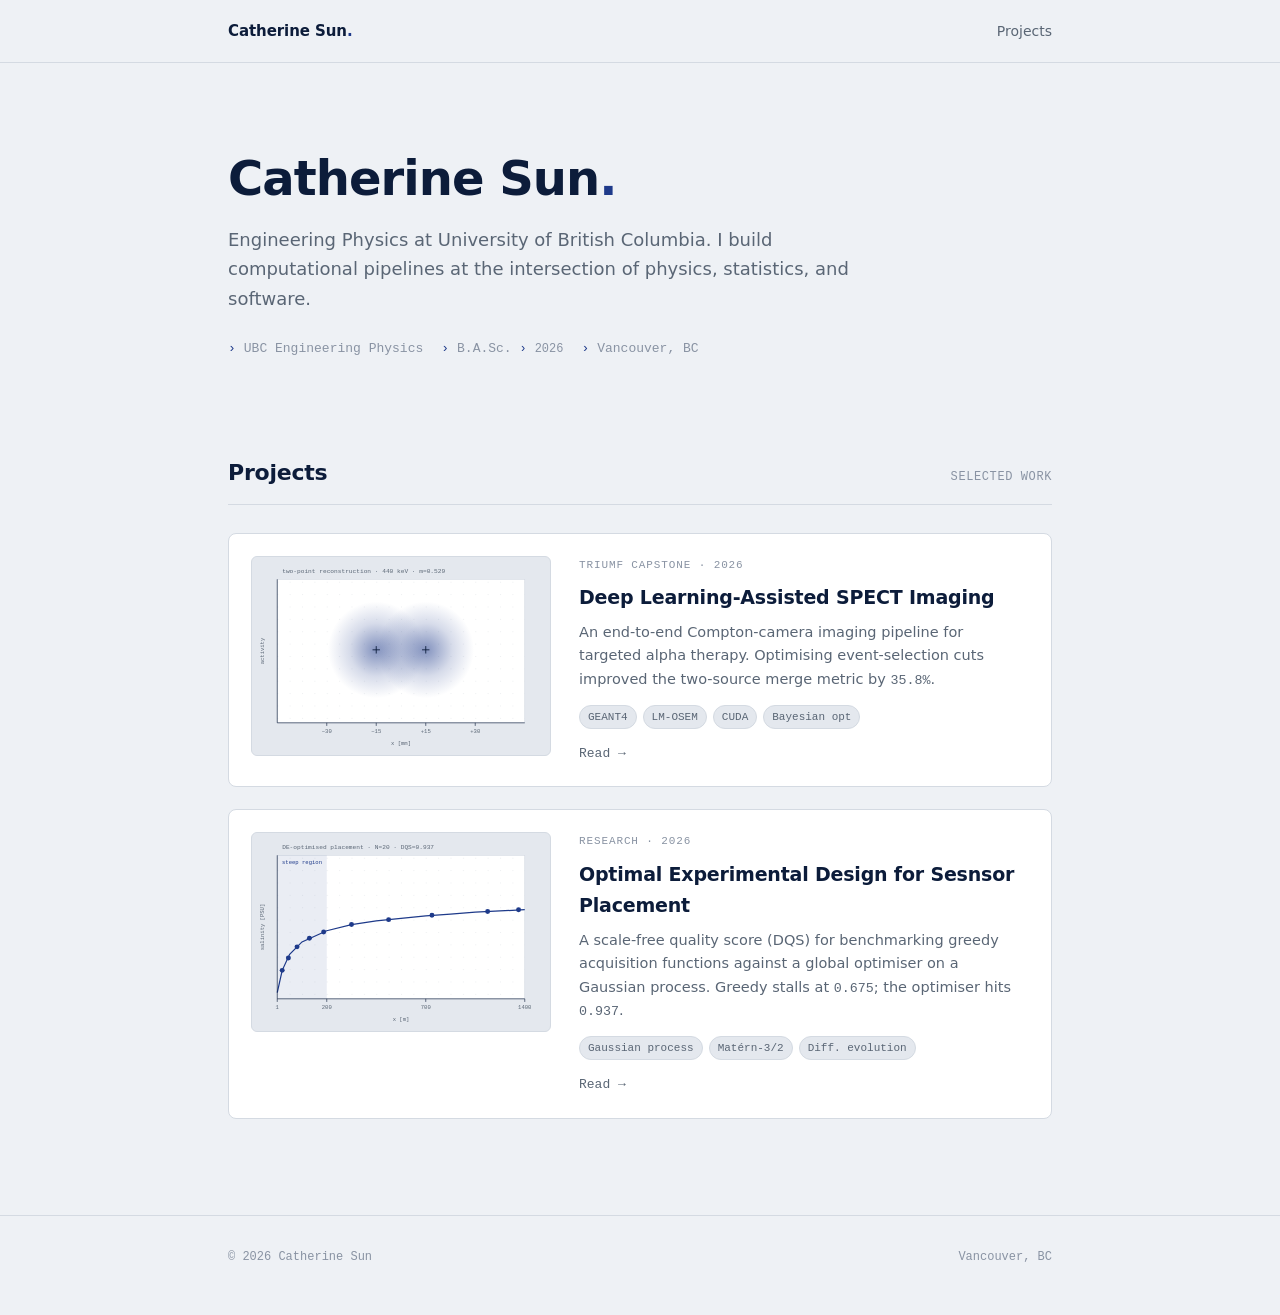
==== commit f570b420: "Update project titles and bio in index.html" ====
--- a/index.html
+++ b/index.html
@@ -3,7 +3,11 @@
 <head>
   <meta charset="UTF-8" />
   <meta name="viewport" content="width=device-width, initial-scale=1.0" />
+
+  <!-- EDIT: page-title  (browser tab + search results) -->
   <title>Catherine Sun — Engineering Physics, UBC</title>
+
+  <!-- EDIT: page-description  (search-engine snippet) -->
   <meta name="description" content="Catherine Sun — Engineering Physics @ UBC. Projects in image reconstruction, Bayesian optimisation, and Gaussian-process experimental design." />
   <meta name="color-scheme" content="light" />
   <link rel="stylesheet" href="assets/css/styles.css" />
@@ -13,6 +17,7 @@
 
 <header class="site">
   <div class="wrap">
+    <!-- EDIT: brand  (the wordmark in the top-left of every page) -->
     <a href="/" class="brand">Catherine Sun<span class="dot">.</span></a>
     <nav class="site">
       <a href="#projects">Projects</a>
@@ -27,12 +32,18 @@
     <!--                   HERO                         -->
     <!-- ============================================== -->
     <section class="hero">
+
+      <!-- EDIT: hero-name  (the big H1 at the top of the homepage) -->
       <h1>Catherine Sun<span style="color:var(--accent);">.</span></h1>
+
+      <!-- EDIT: hero-bio  (1–2 sentences under your name) -->
       <p class="lede">
-        Engineering Physics at UBC, graduating <span class="mono">2026</span>.
+        Engineering Physics at University of British Columbia.
         I build computational pipelines at the intersection of physics,
         statistics, and software.
       </p>
+
+      <!-- EDIT: hero-meta  (small line beneath the bio — three short tags) -->
       <div class="meta">
         <span>UBC Engineering Physics</span>
         <span>B.A.Sc. <span class="mono">2026</span></span>
@@ -97,13 +108,20 @@
           </div>
 
           <div class="body">
+            <!-- EDIT: project1-meta  (small uppercase line above the title) -->
             <div class="pcode">TRIUMF capstone &middot; 2026</div>
-            <h3>Compton-camera imaging for <span class="mono">²²⁵Ac</span> therapy</h3>
+
+            <!-- EDIT: project1-title -->
+            <h3>Deep Learning-Assisted SPECT Imaging</h3>
+
+            <!-- EDIT: project1-summary  (1–3 sentences) -->
             <p class="summary">
               An end-to-end Compton-camera imaging pipeline for targeted alpha
               therapy. Optimising event-selection cuts improved the two-source
               merge metric by <span class="mono">35.8%</span>.
             </p>
+
+            <!-- EDIT: project1-tags  (add/remove span lines to change the chips) -->
             <div class="tags">
               <span class="tag">GEANT4</span>
               <span class="tag">LM-OSEM</span>
@@ -163,14 +181,21 @@
           </div>
 
           <div class="body">
+            <!-- EDIT: project2-meta -->
             <div class="pcode">Research &middot; 2026</div>
-            <h3>Targeted sensor placement for salinity fields</h3>
+
+            <!-- EDIT: project2-title -->
+            <h3>Optimal Experimental Design for Sesnsor Placement</h3>
+
+            <!-- EDIT: project2-summary  (1–3 sentences) -->
             <p class="summary">
               A scale-free quality score (DQS) for benchmarking greedy
               acquisition functions against a global optimiser on a Gaussian
               process. Greedy stalls at <span class="mono">0.675</span>; the
               optimiser hits <span class="mono">0.937</span>.
             </p>
+
+            <!-- EDIT: project2-tags -->
             <div class="tags">
               <span class="tag">Gaussian process</span>
               <span class="tag">Matérn-3/2</span>
@@ -188,7 +213,9 @@
 
 <footer class="site">
   <div class="wrap">
+    <!-- EDIT: footer-left   (year auto-updates; just edit the name)  -->
     <span>© <span id="year"></span> Catherine Sun</span>
+    <!-- EDIT: footer-right -->
     <span>Vancouver, BC</span>
   </div>
 </footer>
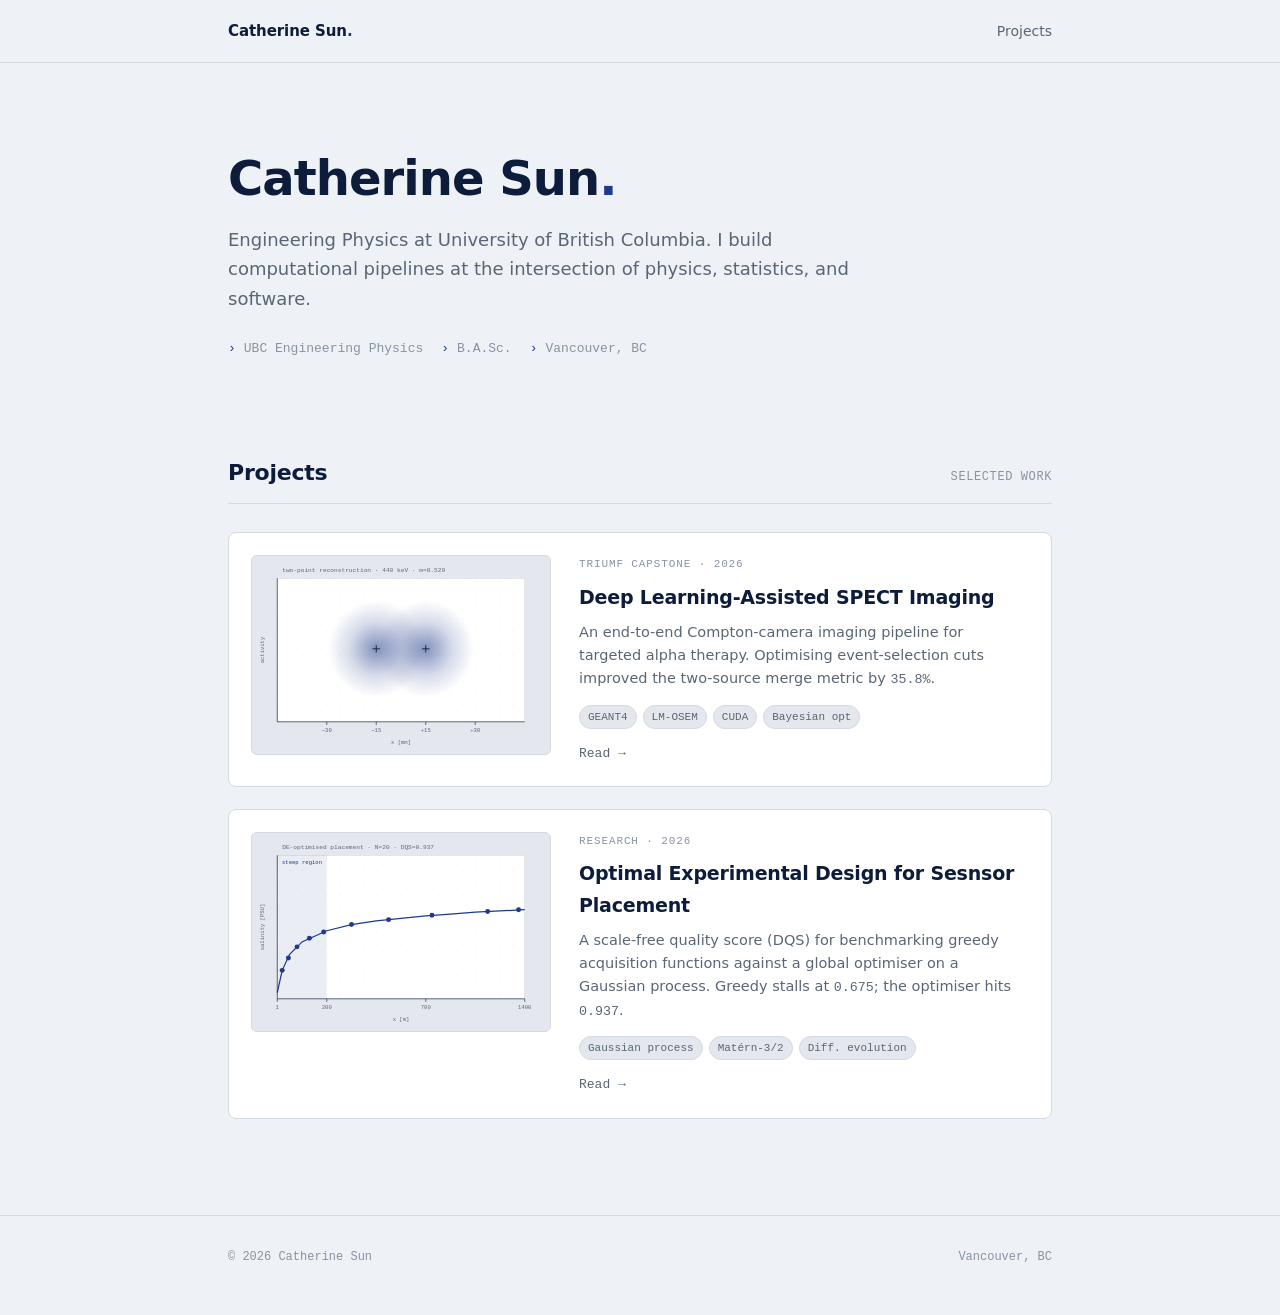
==== commit 6ed0191a: "Update index.html" ====
--- a/index.html
+++ b/index.html
@@ -46,7 +46,7 @@
       <!-- EDIT: hero-meta  (small line beneath the bio — three short tags) -->
       <div class="meta">
         <span>UBC Engineering Physics</span>
-        <span>B.A.Sc. <span class="mono">2026</span></span>
+        <span>B.A.Sc.</span>
         <span>Vancouver, BC</span>
       </div>
     </section>
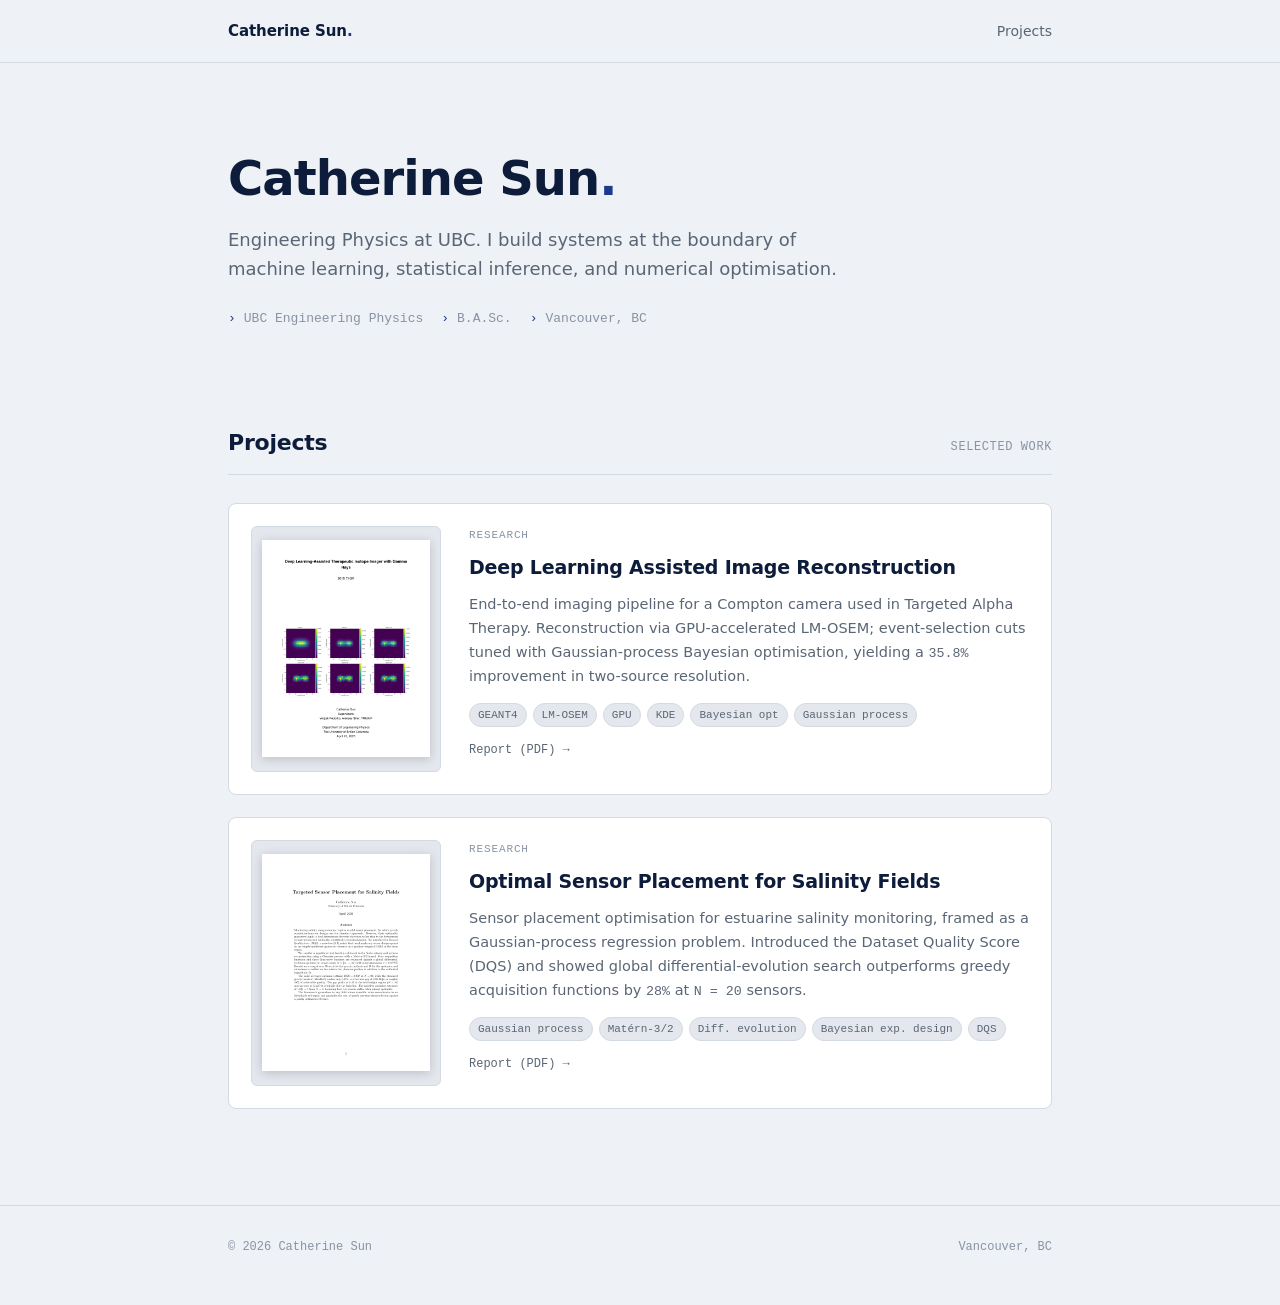
==== commit dea448f8: "Initial commit" ====
--- a/index.html
+++ b/index.html
@@ -3,12 +3,8 @@
 <head>
   <meta charset="UTF-8" />
   <meta name="viewport" content="width=device-width, initial-scale=1.0" />
-
-  <!-- EDIT: page-title  (browser tab + search results) -->
-  <title>Catherine Sun — Engineering Physics, UBC</title>
-
-  <!-- EDIT: page-description  (search-engine snippet) -->
-  <meta name="description" content="Catherine Sun — Engineering Physics @ UBC. Projects in image reconstruction, Bayesian optimisation, and Gaussian-process experimental design." />
+  <title>Catherine Sun</title>
+  <meta name="description" content="Catherine Sun — Engineering Physics @ UBC. Machine learning, Bayesian optimisation, and statistical inference for scientific imaging and sensor design." />
   <meta name="color-scheme" content="light" />
   <link rel="stylesheet" href="assets/css/styles.css" />
   <link rel="icon" href="data:image/svg+xml,%3Csvg xmlns='http://www.w3.org/2000/svg' viewBox='0 0 32 32'%3E%3Crect width='32' height='32' rx='6' fill='%231e3a8a'/%3E%3Ctext x='50%25' y='58%25' text-anchor='middle' font-family='ui-monospace,SFMono-Regular,Menlo,monospace' font-size='15' fill='%23ffffff' font-weight='600'%3Ecs%3C/text%3E%3C/svg%3E" />
@@ -17,7 +13,6 @@
 
 <header class="site">
   <div class="wrap">
-    <!-- EDIT: brand  (the wordmark in the top-left of every page) -->
     <a href="/" class="brand">Catherine Sun<span class="dot">.</span></a>
     <nav class="site">
       <a href="#projects">Projects</a>
@@ -28,22 +23,12 @@
 <main>
   <div class="wrap">
 
-    <!-- ============================================== -->
-    <!--                   HERO                         -->
-    <!-- ============================================== -->
     <section class="hero">
-
-      <!-- EDIT: hero-name  (the big H1 at the top of the homepage) -->
       <h1>Catherine Sun<span style="color:var(--accent);">.</span></h1>
-
-      <!-- EDIT: hero-bio  (1–2 sentences under your name) -->
       <p class="lede">
-        Engineering Physics at University of British Columbia.
-        I build computational pipelines at the intersection of physics,
-        statistics, and software.
+        Engineering Physics at UBC. I build systems at the boundary of
+        machine learning, statistical inference, and numerical optimisation.
       </p>
-
-      <!-- EDIT: hero-meta  (small line beneath the bio — three short tags) -->
       <div class="meta">
         <span>UBC Engineering Physics</span>
         <span>B.A.Sc.</span>
@@ -51,9 +36,6 @@
       </div>
     </section>
 
-    <!-- ============================================== -->
-    <!--                  PROJECTS                       -->
-    <!-- ============================================== -->
     <section id="projects">
       <div class="section-head">
         <h2>Projects</h2>
@@ -62,148 +44,58 @@
 
       <div class="project-stack">
 
-        <a class="project-row" href="projects/tiigr.html">
+        <!-- ── Project 1: TIIGR ── -->
+        <div class="project-card">
           <div class="preview">
-            <svg viewBox="0 0 480 320" xmlns="http://www.w3.org/2000/svg" preserveAspectRatio="xMidYMid meet" role="img" aria-label="Reconstructed two-point sources at 30 mm separation; merge metric m=0.529.">
-              <defs>
-                <pattern id="grid-tiigr" width="20" height="20" patternUnits="userSpaceOnUse">
-                  <circle cx="1" cy="1" r="0.7" fill="#0c1c3a" opacity="0.18"/>
-                </pattern>
-                <radialGradient id="psf-tiigr" cx="50%" cy="50%" r="50%">
-                  <stop offset="0%"  stop-color="#1e3a8a" stop-opacity="0.55"/>
-                  <stop offset="55%" stop-color="#1e3a8a" stop-opacity="0.18"/>
-                  <stop offset="100%" stop-color="#1e3a8a" stop-opacity="0"/>
-                </radialGradient>
-              </defs>
-              <rect x="40" y="36" width="400" height="232" fill="#ffffff" stroke="#d4dae2" stroke-width="1"/>
-              <rect x="40" y="36" width="400" height="232" fill="url(#grid-tiigr)"/>
-              <circle cx="200" cy="150" r="78" fill="url(#psf-tiigr)"/>
-              <circle cx="280" cy="150" r="78" fill="url(#psf-tiigr)"/>
-              <g stroke="#0c1c3a" stroke-width="1.4">
-                <line x1="194" y1="150" x2="206" y2="150"/>
-                <line x1="200" y1="144" x2="200" y2="156"/>
-                <line x1="274" y1="150" x2="286" y2="150"/>
-                <line x1="280" y1="144" x2="280" y2="156"/>
-              </g>
-              <line x1="40" y1="268" x2="440" y2="268" stroke="#0c1c3a" stroke-width="1"/>
-              <line x1="40" y1="36"  x2="40"  y2="268" stroke="#0c1c3a" stroke-width="1"/>
-              <g stroke="#0c1c3a" stroke-width="1">
-                <line x1="120" y1="268" x2="120" y2="273"/>
-                <line x1="200" y1="268" x2="200" y2="273"/>
-                <line x1="280" y1="268" x2="280" y2="273"/>
-                <line x1="360" y1="268" x2="360" y2="273"/>
-              </g>
-              <g font-family="ui-monospace, Menlo, monospace" font-size="9" fill="#5a6675">
-                <text x="120" y="284" text-anchor="middle">−30</text>
-                <text x="200" y="284" text-anchor="middle">−15</text>
-                <text x="280" y="284" text-anchor="middle">+15</text>
-                <text x="360" y="284" text-anchor="middle">+30</text>
-                <text x="240" y="304" text-anchor="middle">x [mm]</text>
-                <text x="18"  y="152" text-anchor="middle" transform="rotate(-90 18,152)">activity</text>
-              </g>
-              <g font-family="ui-monospace, Menlo, monospace" font-size="10">
-                <text x="48" y="26" fill="#5a6675">two-point reconstruction · 440 keV · m=0.529</text>
-              </g>
-            </svg>
+            <img src="assets/img/tiigr-cover.jpg" alt="Deep Learning Assisted Image Reconstruction — title page" />
           </div>
 
           <div class="body">
-            <!-- EDIT: project1-meta  (small uppercase line above the title) -->
-            <div class="pcode">TRIUMF capstone &middot; 2026</div>
-
-            <!-- EDIT: project1-title -->
-            <h3>Deep Learning-Assisted SPECT Imaging</h3>
-
-            <!-- EDIT: project1-summary  (1–3 sentences) -->
+            <div class="pcode">Research</div>
+            <h3>Deep Learning Assisted Image Reconstruction</h3>
             <p class="summary">
-              An end-to-end Compton-camera imaging pipeline for targeted alpha
-              therapy. Optimising event-selection cuts improved the two-source
-              merge metric by <span class="mono">35.8%</span>.
+              End-to-end imaging pipeline for a Compton camera used in Targeted Alpha Therapy. 
+              Reconstruction via GPU-accelerated LM-OSEM;
+              event-selection cuts tuned with Gaussian-process Bayesian optimisation,
+              yielding a <span class="mono">35.8%</span> improvement in two-source resolution.
             </p>
-
-            <!-- EDIT: project1-tags  (add/remove span lines to change the chips) -->
             <div class="tags">
               <span class="tag">GEANT4</span>
               <span class="tag">LM-OSEM</span>
-              <span class="tag">CUDA</span>
+              <span class="tag">GPU</span>
+              <span class="tag">KDE</span>
               <span class="tag">Bayesian opt</span>
+              <span class="tag">Gaussian process</span>
             </div>
-            <span class="arrow">Read →</span>
+            <a class="report-link" href="materials/Deep Learning Assisted Image Reconstruction.pdf" target="_blank">Report (PDF) →</a>
           </div>
-        </a>
+        </div>
 
-        <a class="project-row" href="projects/sensor-placement.html">
+        <!-- ── Project 2: Sensor placement ── -->
+        <div class="project-card">
           <div class="preview">
-            <svg viewBox="0 0 480 320" xmlns="http://www.w3.org/2000/svg" preserveAspectRatio="xMidYMid meet" role="img" aria-label="Logarithmic salinity field with sensor placements clustered in the steep near-mouth region.">
-              <defs>
-                <pattern id="grid-dqs" width="20" height="20" patternUnits="userSpaceOnUse">
-                  <circle cx="1" cy="1" r="0.7" fill="#0c1c3a" opacity="0.18"/>
-                </pattern>
-              </defs>
-              <rect x="40" y="36" width="400" height="232" fill="#ffffff" stroke="#d4dae2" stroke-width="1"/>
-              <rect x="40" y="36" width="400" height="232" fill="url(#grid-dqs)"/>
-              <rect x="40" y="36" width="80" height="232" fill="#1e3a8a" opacity="0.09"/>
-              <text x="80" y="50" text-anchor="middle" font-family="ui-monospace, Menlo, monospace" font-size="9" fill="#1e3a8a">steep region</text>
-              <path d="M40,258 L48,222 L60,196 L80,176 L120,158 L160,148 L200,142 L240,138 L280,134 L320,131 L360,128 L400,126 L440,124"
-                    fill="none" stroke="#1e3a8a" stroke-width="2"/>
-              <g fill="#1e3a8a">
-                <circle cx="48"  cy="222" r="4"/>
-                <circle cx="58"  cy="202" r="4"/>
-                <circle cx="72"  cy="184" r="4"/>
-                <circle cx="92"  cy="170" r="4"/>
-                <circle cx="115" cy="160" r="4"/>
-                <circle cx="160" cy="148" r="4"/>
-                <circle cx="220" cy="140" r="4"/>
-                <circle cx="290" cy="133" r="4"/>
-                <circle cx="380" cy="127" r="4"/>
-                <circle cx="430" cy="124" r="4"/>
-              </g>
-              <line x1="40" y1="268" x2="440" y2="268" stroke="#0c1c3a" stroke-width="1"/>
-              <line x1="40" y1="36"  x2="40"  y2="268" stroke="#0c1c3a" stroke-width="1"/>
-              <g stroke="#0c1c3a" stroke-width="1">
-                <line x1="40"  y1="268" x2="40"  y2="273"/>
-                <line x1="120" y1="268" x2="120" y2="273"/>
-                <line x1="280" y1="268" x2="280" y2="273"/>
-                <line x1="440" y1="268" x2="440" y2="273"/>
-              </g>
-              <g font-family="ui-monospace, Menlo, monospace" font-size="9" fill="#5a6675">
-                <text x="40"  y="284" text-anchor="middle">1</text>
-                <text x="120" y="284" text-anchor="middle">200</text>
-                <text x="280" y="284" text-anchor="middle">700</text>
-                <text x="440" y="284" text-anchor="middle">1400</text>
-                <text x="240" y="304" text-anchor="middle">x [m]</text>
-                <text x="18"  y="152" text-anchor="middle" transform="rotate(-90 18,152)">salinity [PSU]</text>
-              </g>
-              <g font-family="ui-monospace, Menlo, monospace" font-size="10">
-                <text x="48" y="26" fill="#5a6675">DE-optimised placement · N=20 · DQS=0.937</text>
-              </g>
-            </svg>
+            <img src="assets/img/sensor-placement-cover.jpg" alt="Optimal Sensor Placement — title page" />
           </div>
 
           <div class="body">
-            <!-- EDIT: project2-meta -->
-            <div class="pcode">Research &middot; 2026</div>
-
-            <!-- EDIT: project2-title -->
-            <h3>Optimal Experimental Design for Sesnsor Placement</h3>
-
-            <!-- EDIT: project2-summary  (1–3 sentences) -->
+            <div class="pcode">Research</div>
+            <h3>Optimal Sensor Placement for Salinity Fields</h3>
             <p class="summary">
-              A scale-free quality score (DQS) for benchmarking greedy
-              acquisition functions against a global optimiser on a Gaussian
-              process. Greedy stalls at <span class="mono">0.675</span>; the
-              optimiser hits <span class="mono">0.937</span>.
+              Sensor placement optimisation for estuarine salinity monitoring, framed as a
+              Gaussian-process regression problem. Introduced the Dataset Quality Score (DQS)
+              and showed global differential-evolution search outperforms greedy acquisition
+              functions by <span class="mono">28%</span> at <span class="mono">N = 20</span> sensors.
             </p>
-
-            <!-- EDIT: project2-tags -->
             <div class="tags">
               <span class="tag">Gaussian process</span>
               <span class="tag">Matérn-3/2</span>
               <span class="tag">Diff. evolution</span>
+              <span class="tag">Bayesian exp. design</span>
+              <span class="tag">DQS</span>
             </div>
-            <span class="arrow">Read →</span>
+            <a class="report-link" href="materials/Optimal Sensor Placement.pdf" target="_blank">Report (PDF) →</a>
           </div>
-        </a>
+        </div>
 
       </div>
     </section>
@@ -213,9 +105,7 @@
 
 <footer class="site">
   <div class="wrap">
-    <!-- EDIT: footer-left   (year auto-updates; just edit the name)  -->
     <span>© <span id="year"></span> Catherine Sun</span>
-    <!-- EDIT: footer-right -->
     <span>Vancouver, BC</span>
   </div>
 </footer>
--- a/assets/css/styles.css
+++ b/assets/css/styles.css
@@ -228,78 +228,69 @@
   flex-direction: column;
   gap: 22px;
 }
-.project-row {
+.project-card {
   display: grid;
-  grid-template-columns: 300px 1fr;
+  grid-template-columns: 190px 1fr;
   gap: 28px;
-  align-items: stretch;
+  align-items: start;
   background: var(--bg-card);
   border: 1px solid var(--border);
   border-radius: 8px;
   padding: 22px;
-  text-decoration: none;
-  color: inherit;
-  transition: border-color .15s, transform .15s, box-shadow .15s;
-}
-.project-row:hover {
-  border-color: var(--accent);
-  box-shadow: 0 6px 20px rgba(12, 28, 58, 0.08);
-  transform: translateY(-1px);
-}
-.project-row:hover .arrow { color: var(--accent); transform: translateX(2px); }
-.project-row .preview {
+}
+.project-card .preview {
   background: var(--bg-soft);
   border: 1px solid var(--border);
   border-radius: 6px;
-  overflow: hidden;
-  aspect-ratio: 3 / 2;
+  height: 246px;
   display: flex;
   align-items: center;
   justify-content: center;
-  align-self: start;
-}
-.project-row .preview svg,
-.project-row .preview img {
-  width: 100%;
-  height: 100%;
+  padding: 10px;
+  overflow: hidden;
+}
+.project-card .preview img {
+  max-width: 100%;
+  max-height: 100%;
+  width: auto;
+  height: auto;
   display: block;
-}
-.project-row .body { min-width: 0; display: flex; flex-direction: column; }
-.project-row .pcode {
+  box-shadow: 0 2px 10px rgba(0,0,0,0.18);
+}
+.project-card .body { min-width: 0; display: flex; flex-direction: column; }
+.project-card .pcode {
   font-family: var(--font-mono);
   font-size: 11px;
   color: var(--fg-faint);
   letter-spacing: 0.08em;
   text-transform: uppercase;
 }
-.project-row h3 {
-  margin: 8px 0 8px;
+.project-card h3 {
+  margin: 8px 0 10px;
   font-size: 19px;
   color: var(--heading);
-  text-decoration: none;
   font-family: var(--font-sans);
   font-weight: 600;
   letter-spacing: -0.01em;
 }
-.project-row h3::before { content: none; }
-.project-row .summary {
+.project-card h3::before { content: none; }
+.project-card .summary {
   color: var(--fg-muted);
   font-size: 14.5px;
   margin: 0 0 14px;
-  line-height: 1.6;
-}
-.project-row .tags {
+  line-height: 1.65;
+}
+.project-card .tags {
   display: flex;
   flex-wrap: wrap;
   gap: 6px;
   margin-bottom: 14px;
 }
 @media (max-width: 700px) {
-  .project-row {
+  .project-card {
     grid-template-columns: 1fr;
     gap: 18px;
   }
-  .project-row .preview { aspect-ratio: 16 / 9; }
 }
 .tag {
   font-family: var(--font-mono);
@@ -310,14 +301,16 @@
   padding: 2px 8px;
   border-radius: 999px;
 }
-.project-row .arrow {
-  font-family: var(--font-mono);
-  font-size: 13px;
-  color: var(--fg-muted);
+.report-link {
+  font-family: var(--font-mono);
+  font-size: 12px;
+  color: var(--fg-muted);
+  text-decoration: none;
   display: inline-block;
   margin-top: auto;
-  transition: color .15s, transform .15s;
-}
+  transition: color .15s;
+}
+.report-link:hover { color: var(--accent); text-decoration: none; }
 
 /* ---------- Interests ---------- */
 .interest-grid {
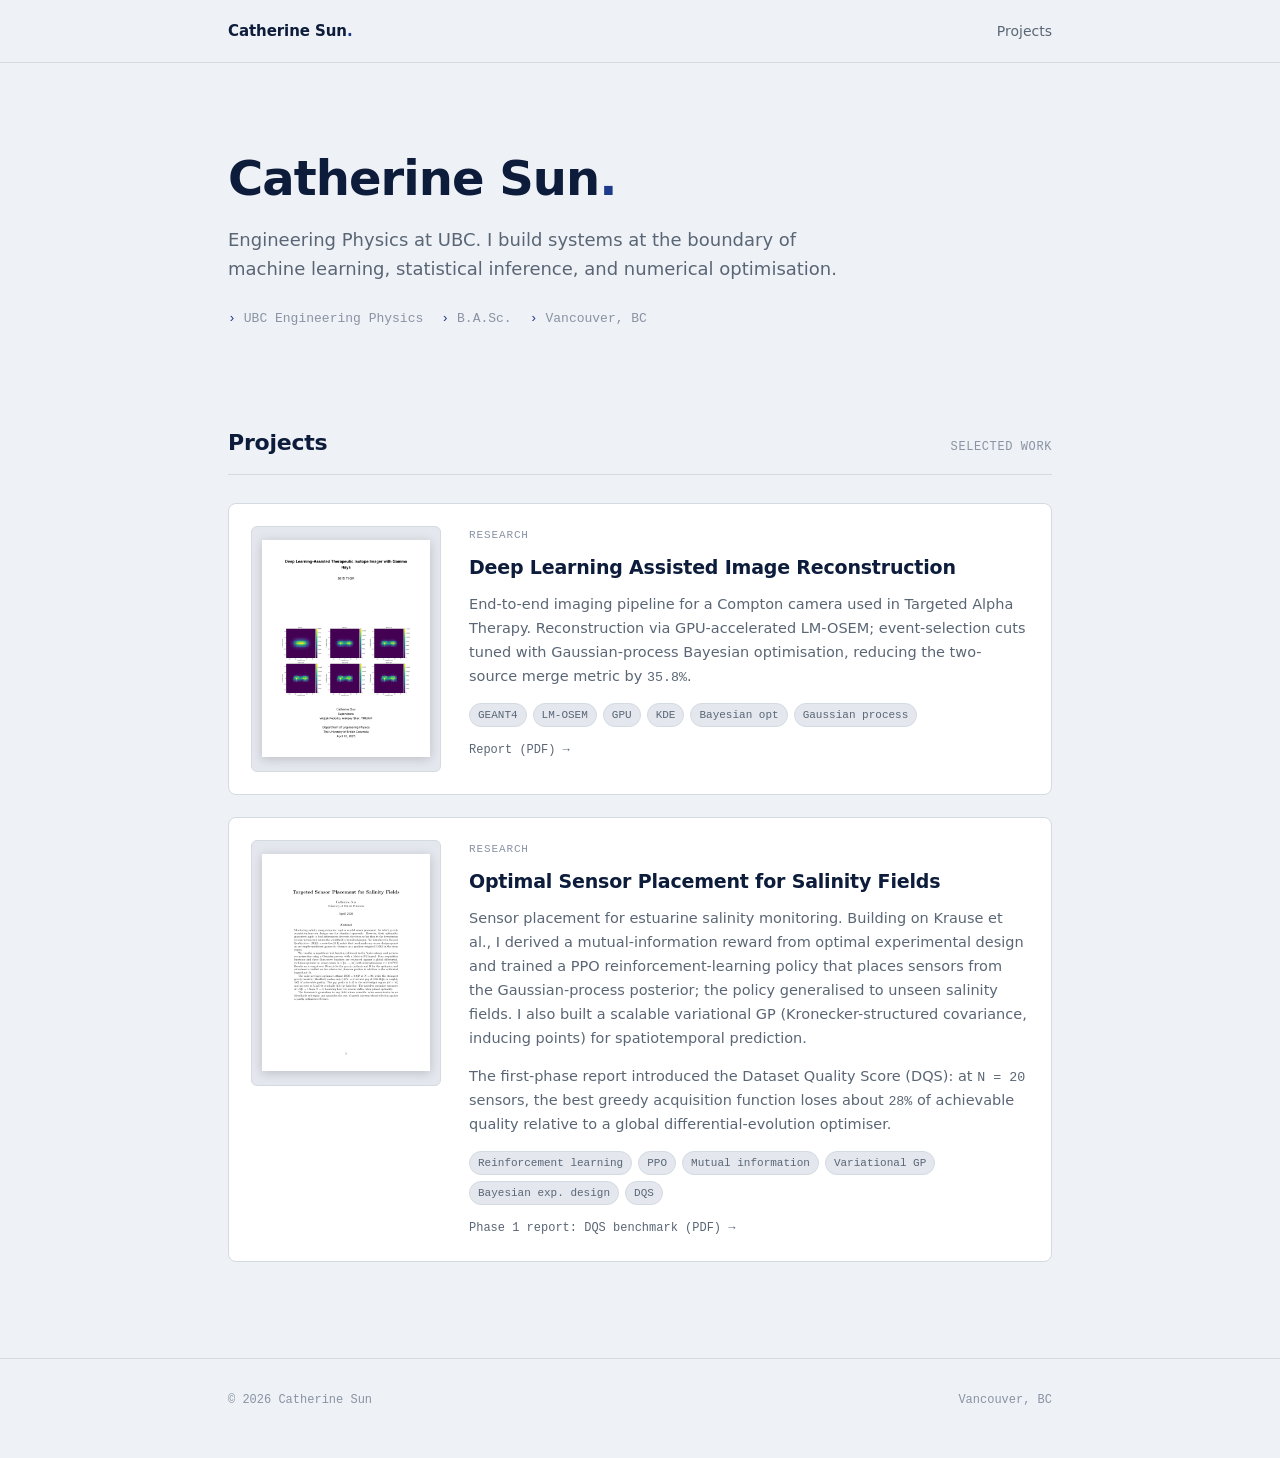
==== commit d026e9b8: "Update research cards to match current work Describe the PPO sensor-placement policy and variational" ====
--- a/index.html
+++ b/index.html
@@ -57,7 +57,7 @@
               End-to-end imaging pipeline for a Compton camera used in Targeted Alpha Therapy. 
               Reconstruction via GPU-accelerated LM-OSEM;
               event-selection cuts tuned with Gaussian-process Bayesian optimisation,
-              yielding a <span class="mono">35.8%</span> improvement in two-source resolution.
+              reducing the two-source merge metric by <span class="mono">35.8%</span>.
             </p>
             <div class="tags">
               <span class="tag">GEANT4</span>
@@ -81,19 +81,27 @@
             <div class="pcode">Research</div>
             <h3>Optimal Sensor Placement for Salinity Fields</h3>
             <p class="summary">
-              Sensor placement optimisation for estuarine salinity monitoring, framed as a
-              Gaussian-process regression problem. Introduced the Dataset Quality Score (DQS)
-              and showed global differential-evolution search outperforms greedy acquisition
-              functions by <span class="mono">28%</span> at <span class="mono">N = 20</span> sensors.
+              Sensor placement for estuarine salinity monitoring. Building on Krause et al.,
+              I derived a mutual-information reward from optimal experimental design and trained
+              a PPO reinforcement-learning policy that places sensors from the Gaussian-process
+              posterior; the policy generalised to unseen salinity fields. I also built a scalable
+              variational GP (Kronecker-structured covariance, inducing points) for spatiotemporal prediction.
+            </p>
+            <p class="summary">
+              The first-phase report introduced the Dataset Quality Score (DQS): at
+              <span class="mono">N = 20</span> sensors, the best greedy acquisition function
+              loses about <span class="mono">28%</span> of achievable quality relative to a
+              global differential-evolution optimiser.
             </p>
             <div class="tags">
-              <span class="tag">Gaussian process</span>
-              <span class="tag">Matérn-3/2</span>
-              <span class="tag">Diff. evolution</span>
+              <span class="tag">Reinforcement learning</span>
+              <span class="tag">PPO</span>
+              <span class="tag">Mutual information</span>
+              <span class="tag">Variational GP</span>
               <span class="tag">Bayesian exp. design</span>
               <span class="tag">DQS</span>
             </div>
-            <a class="report-link" href="materials/Optimal Sensor Placement.pdf" target="_blank">Report (PDF) →</a>
+            <a class="report-link" href="materials/Optimal Sensor Placement.pdf" target="_blank">Phase 1 report: DQS benchmark (PDF) →</a>
           </div>
         </div>
 
